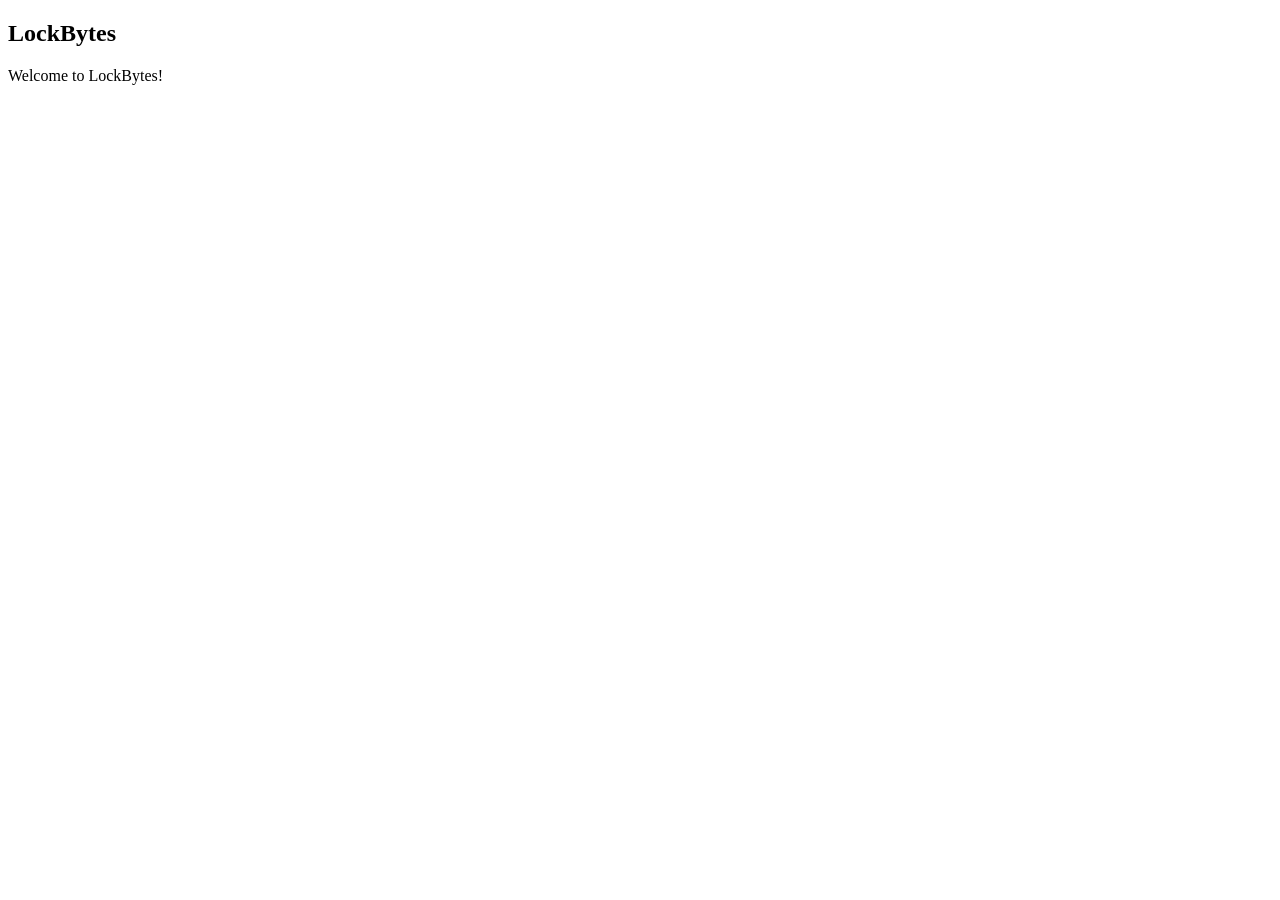
==== lockbytes_homepage/index.html @ 737dbbc3 "home page" ====
<!DOCTYPE html>
<html lang="en">
<head>
    <meta charset="UTF-8">
    <meta name="viewport" content="width=device-width, initial-scale=1.0">
    <title>Document</title>
</head>
<body>
    <h2>LockBytes</h2>
    <p>Welcome to LockBytes!</p>
</body>
</html>
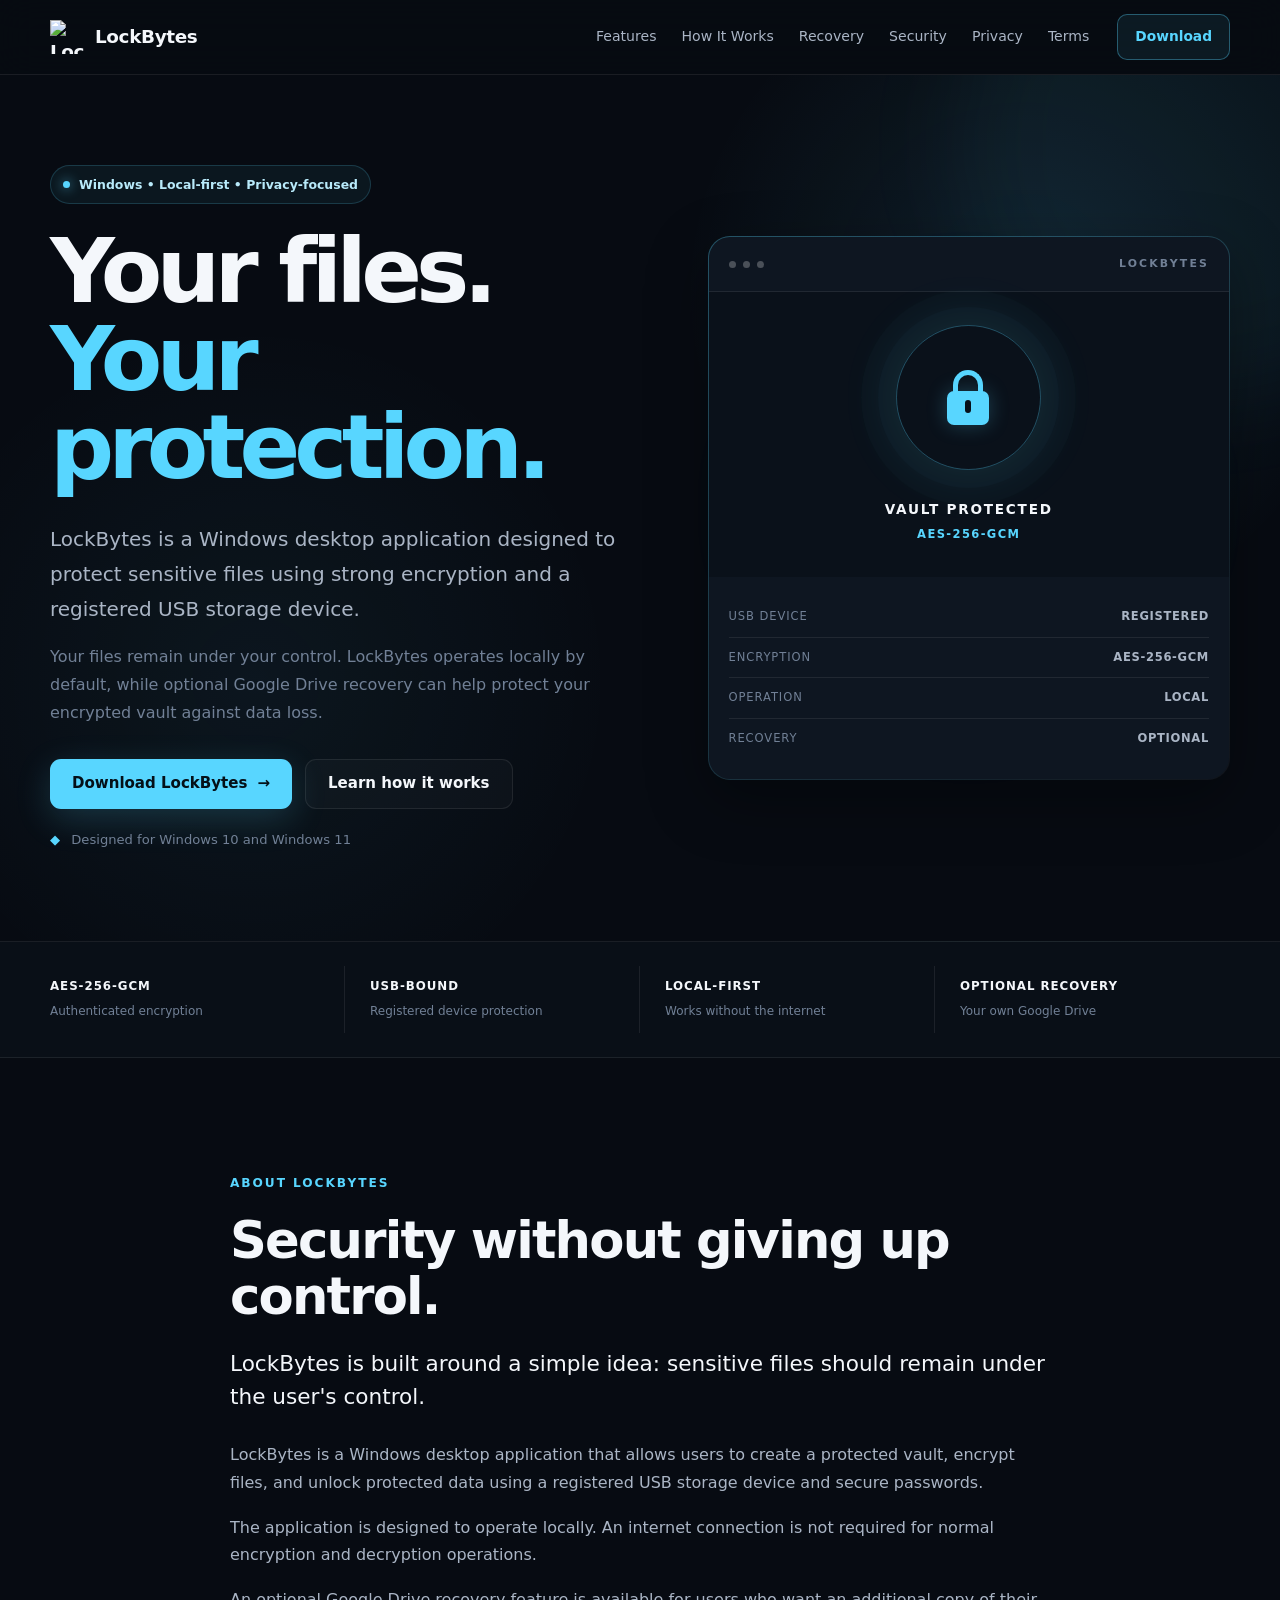
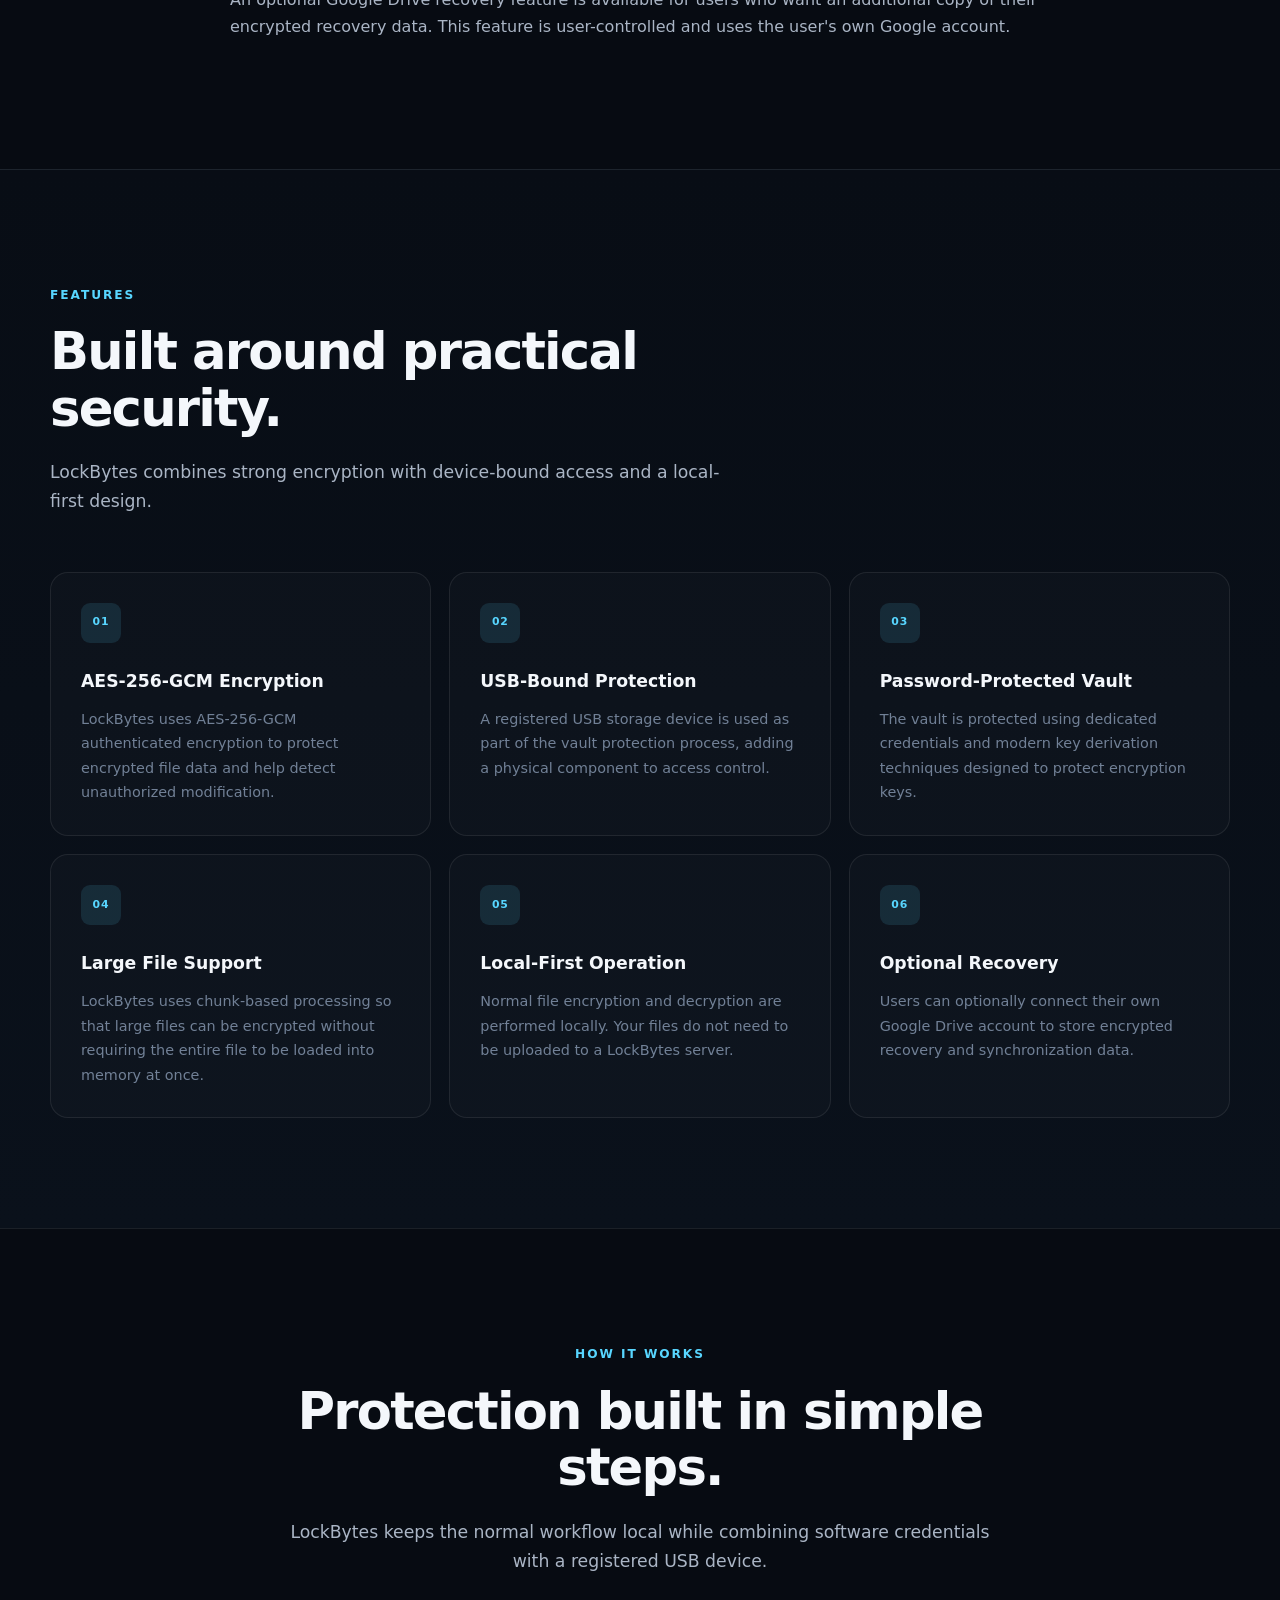
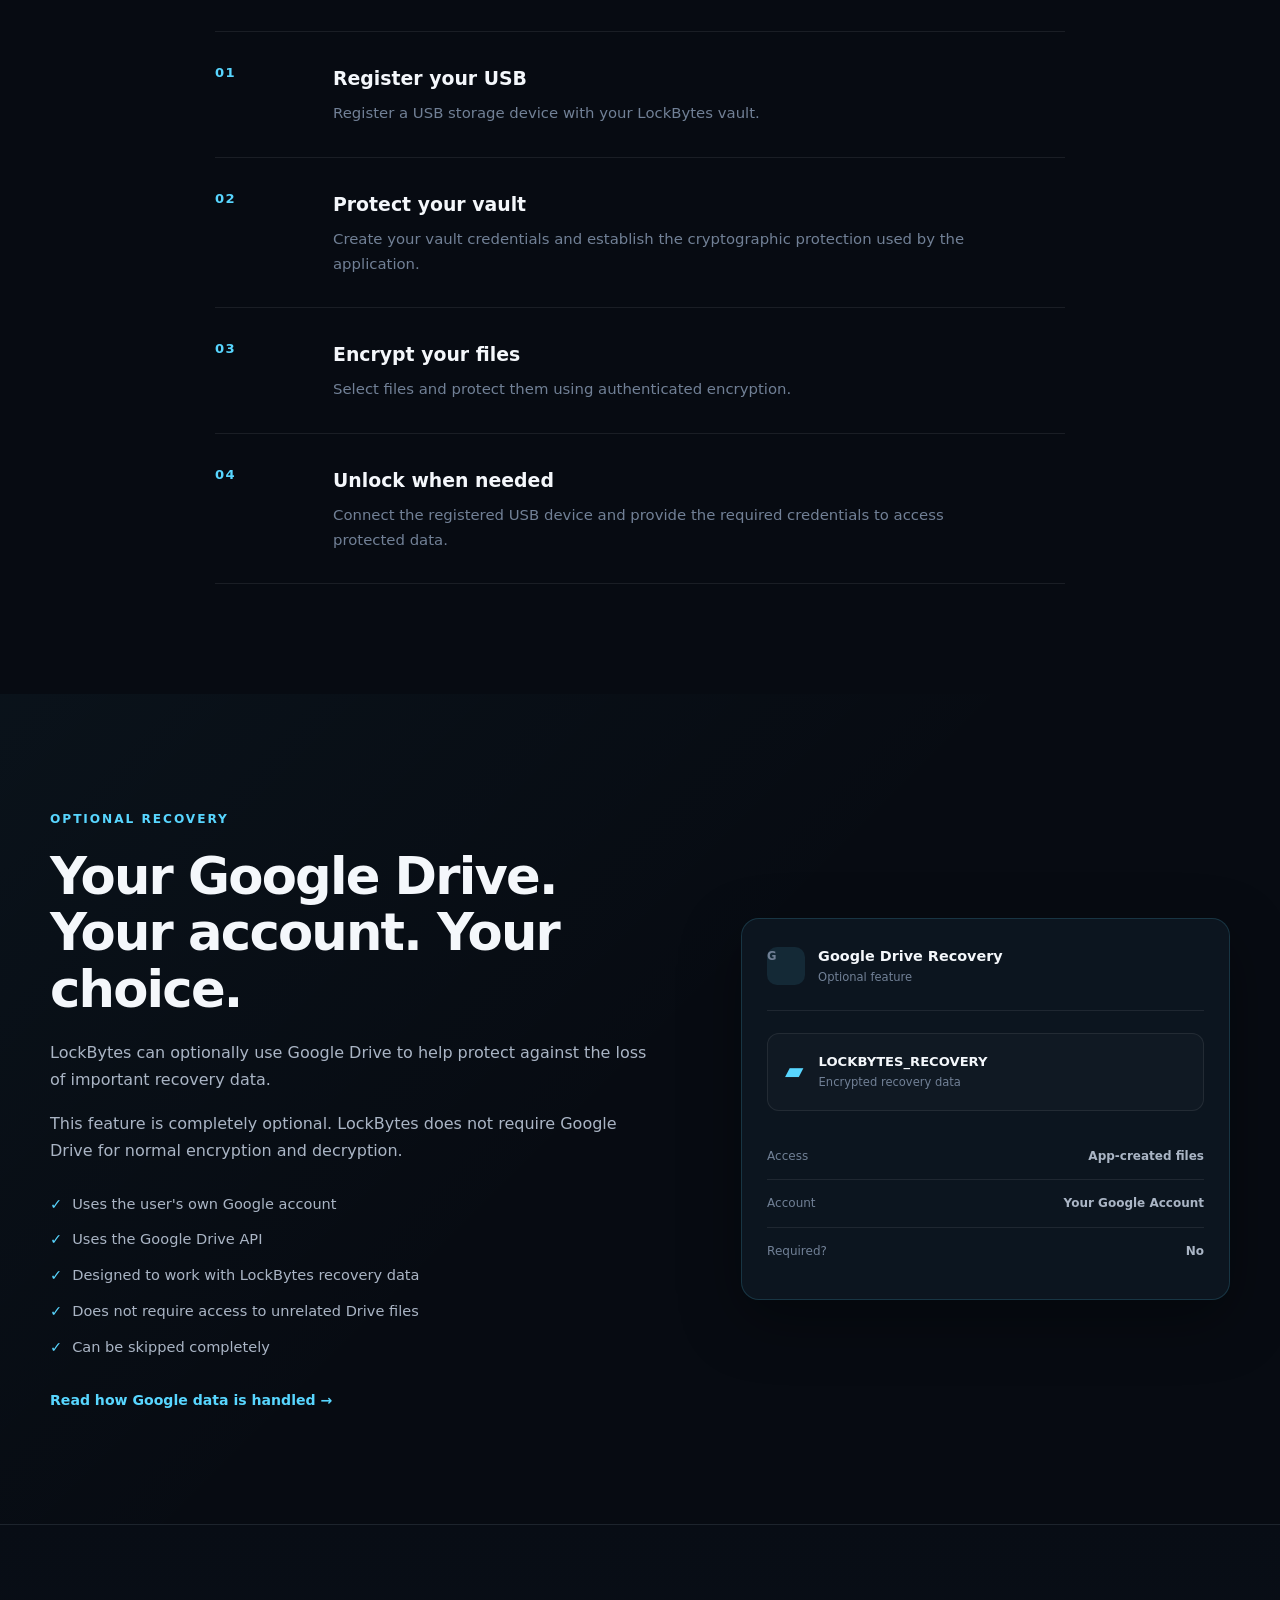
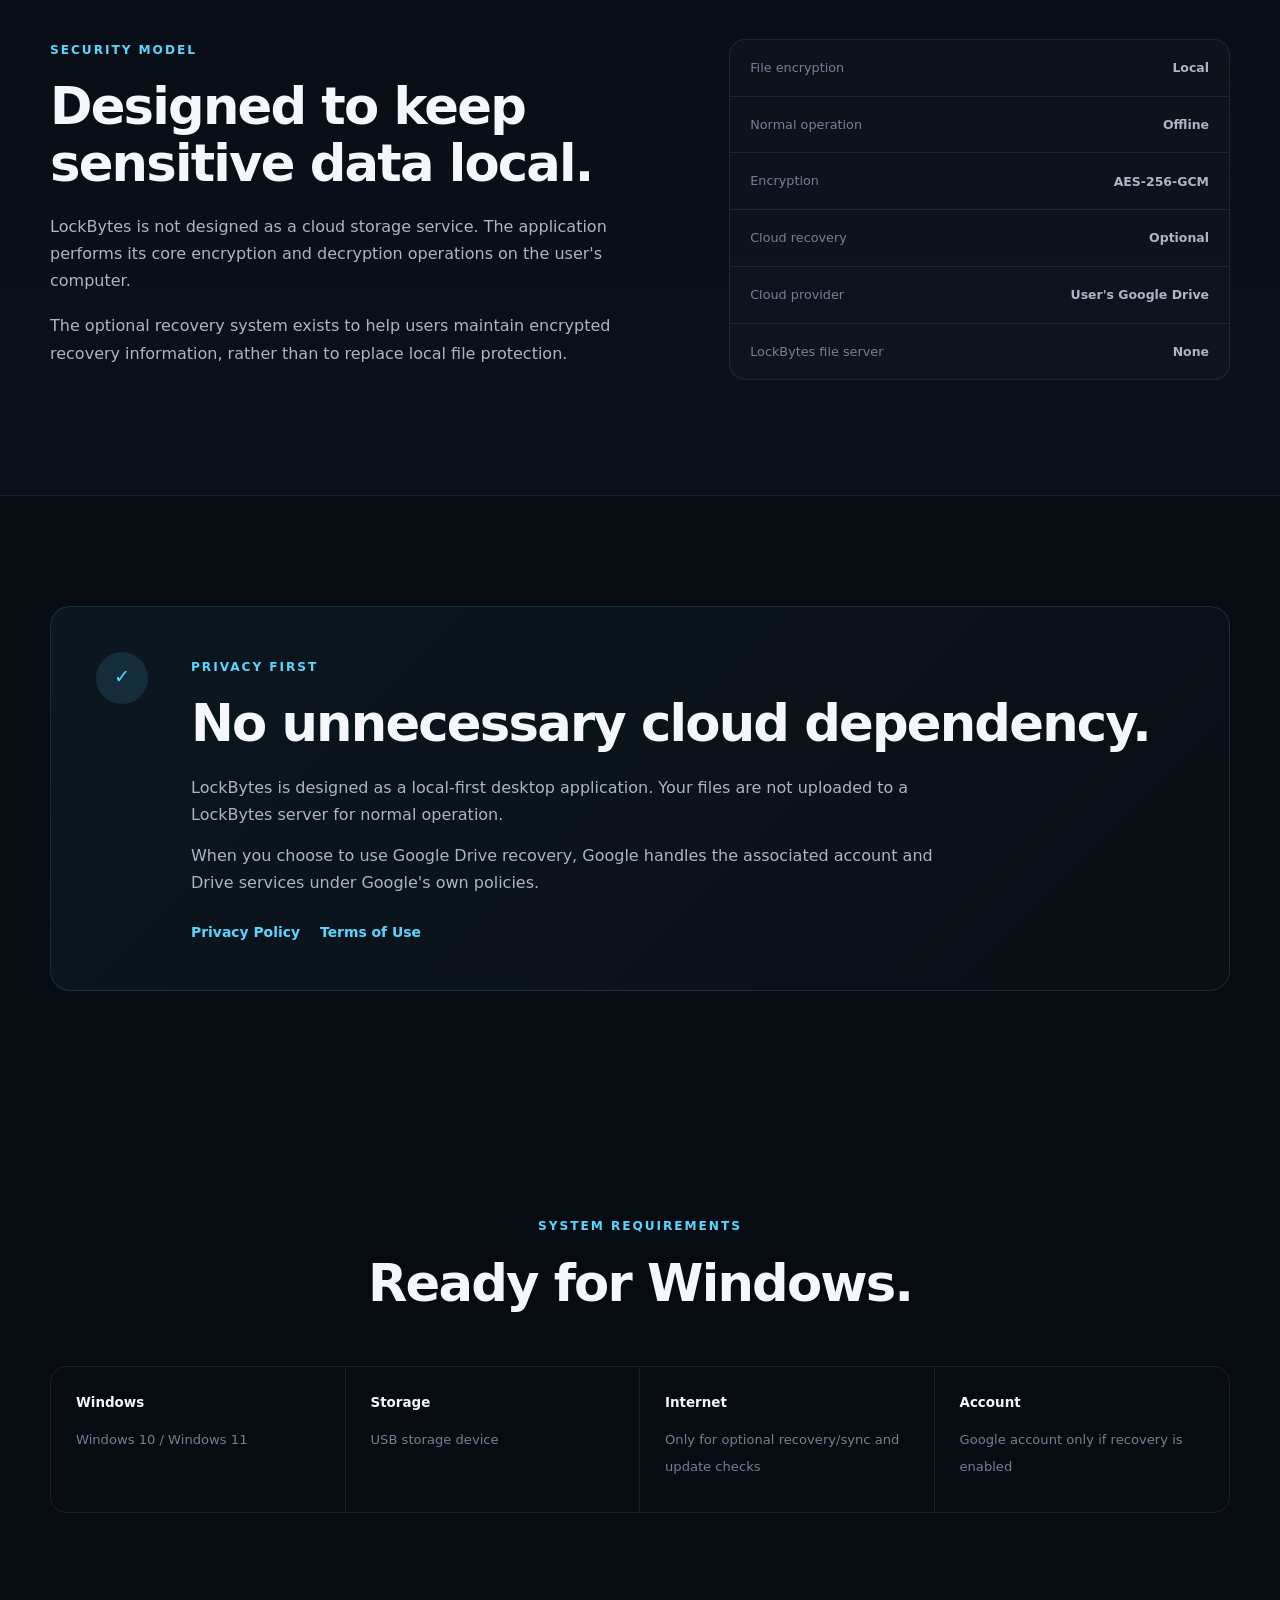
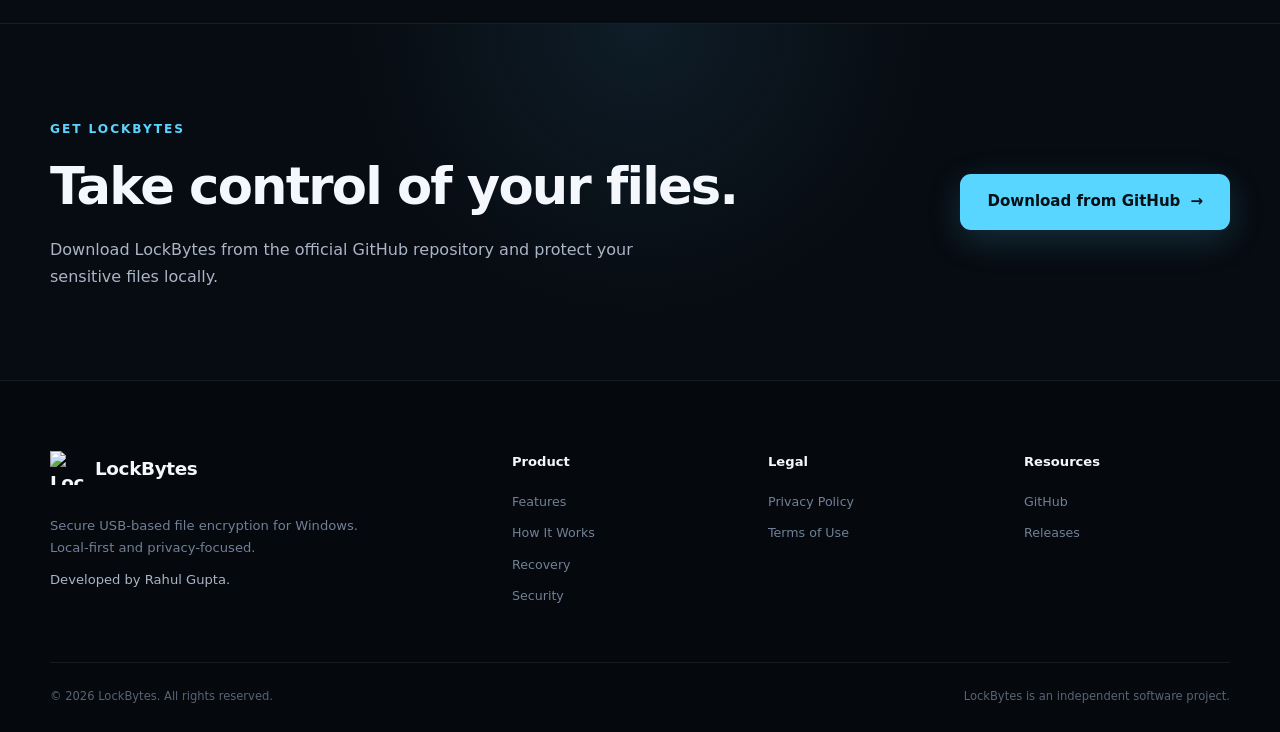
==== commit 245712eb: "home page lockbytes" ====
--- a/lockbytes_homepage/index.html
+++ b/lockbytes_homepage/index.html
@@ -1,12 +1,986 @@
 <!DOCTYPE html>
+
 <html lang="en">
 <head>
     <meta charset="UTF-8">
-    <meta name="viewport" content="width=device-width, initial-scale=1.0">
-    <title>Document</title>
+
+
+<meta
+    name="viewport"
+    content="width=device-width, initial-scale=1.0"
+>
+
+<meta
+    name="description"
+    content="LockBytes is a Windows desktop application for secure USB-based file encryption using AES-256-GCM. Local-first, privacy-focused, and optional Google Drive recovery."
+>
+
+<meta
+    name="keywords"
+    content="LockBytes, file encryption, USB encryption, AES-256-GCM, secure files, Windows encryption, privacy, Google Drive recovery"
+>
+
+<meta name="author" content="Rahul Gupta">
+
+<meta
+    property="og:title"
+    content="LockBytes — Secure USB-Based File Encryption"
+>
+
+<meta
+    property="og:description"
+    content="Protect sensitive files with AES-256-GCM encryption and a registered USB device."
+>
+
+<meta
+    property="og:type"
+    content="website"
+>
+
+<title>LockBytes — Secure USB-Based File Encryption</title>
+
+<link rel="stylesheet" href="style.css">
+
+
 </head>
+
 <body>
-    <h2>LockBytes</h2>
-    <p>Welcome to LockBytes!</p>
+
+
+<!-- =========================
+     NAVIGATION
+========================== -->
+
+<header class="navbar">
+    <div class="container nav-container">
+
+        <a href="index.html" class="brand">
+            <img
+                src="img/lockbytes_logo.png"
+                alt="LockBytes logo"
+                class="brand-logo"
+            >
+
+            <span>LockBytes</span>
+        </a>
+
+        <nav class="nav-links">
+            <a href="#features">Features</a>
+            <a href="#how-it-works">How It Works</a>
+            <a href="#recovery">Recovery</a>
+            <a href="#security">Security</a>
+            <a href="privacy-policy.html">Privacy</a>
+            <a href="terms-of-use.html">Terms</a>
+        </nav>
+
+        <a
+            href="https://github.com/codagewithrahul/LockBytes/releases"
+            class="nav-button"
+            target="_blank"
+            rel="noopener noreferrer"
+        >
+            Download
+        </a>
+
+    </div>
+</header>
+
+
+<main>
+
+    <!-- =========================
+         HERO
+    ========================== -->
+
+    <section class="hero">
+
+        <div class="hero-glow"></div>
+
+        <div class="container hero-grid">
+
+            <div class="hero-content">
+
+                <div class="eyebrow">
+                    <span class="status-dot"></span>
+                    Windows • Local-first • Privacy-focused
+                </div>
+
+                <h1>
+                    Your files.
+                    <span>Your protection.</span>
+                </h1>
+
+                <p class="hero-description">
+                    LockBytes is a Windows desktop application designed
+                    to protect sensitive files using strong encryption
+                    and a registered USB storage device.
+                </p>
+
+                <p class="hero-description secondary">
+                    Your files remain under your control. LockBytes
+                    operates locally by default, while optional Google
+                    Drive recovery can help protect your encrypted vault
+                    against data loss.
+                </p>
+
+                <div class="hero-actions">
+
+                    <a
+                        href="https://github.com/codagewithrahul/LockBytes/releases"
+                        class="button button-primary"
+                        target="_blank"
+                        rel="noopener noreferrer"
+                    >
+                        Download LockBytes
+                        <span>→</span>
+                    </a>
+
+                    <a
+                        href="#how-it-works"
+                        class="button button-secondary"
+                    >
+                        Learn how it works
+                    </a>
+
+                </div>
+
+                <div class="hero-note">
+                    <span>◆</span>
+                    Designed for Windows 10 and Windows 11
+                </div>
+
+            </div>
+
+
+            <!-- Security card -->
+
+            <div class="hero-card">
+
+                <div class="terminal-top">
+                    <div class="terminal-dots">
+                        <span></span>
+                        <span></span>
+                        <span></span>
+                    </div>
+
+                    <span class="terminal-title">
+                        LOCKBYTES
+                    </span>
+                </div>
+
+                <div class="vault-visual">
+
+                    <div class="vault-ring">
+                        <div class="vault-lock">
+                            <div class="lock-shackle"></div>
+                            <div class="lock-body"></div>
+                        </div>
+                    </div>
+
+                    <div class="vault-label">
+                        <strong>VAULT PROTECTED</strong>
+                        <span>AES-256-GCM</span>
+                    </div>
+
+                </div>
+
+                <div class="security-lines">
+
+                    <div class="security-line">
+                        <span>USB DEVICE</span>
+                        <strong>REGISTERED</strong>
+                    </div>
+
+                    <div class="security-line">
+                        <span>ENCRYPTION</span>
+                        <strong>AES-256-GCM</strong>
+                    </div>
+
+                    <div class="security-line">
+                        <span>OPERATION</span>
+                        <strong>LOCAL</strong>
+                    </div>
+
+                    <div class="security-line">
+                        <span>RECOVERY</span>
+                        <strong>OPTIONAL</strong>
+                    </div>
+
+                </div>
+
+            </div>
+
+        </div>
+
+    </section>
+
+
+    <!-- =========================
+         TRUST STRIP
+    ========================== -->
+
+    <section class="trust-strip">
+
+        <div class="container trust-grid">
+
+            <div>
+                <strong>AES-256-GCM</strong>
+                <span>Authenticated encryption</span>
+            </div>
+
+            <div>
+                <strong>USB-BOUND</strong>
+                <span>Registered device protection</span>
+            </div>
+
+            <div>
+                <strong>LOCAL-FIRST</strong>
+                <span>Works without the internet</span>
+            </div>
+
+            <div>
+                <strong>OPTIONAL RECOVERY</strong>
+                <span>Your own Google Drive</span>
+            </div>
+
+        </div>
+
+    </section>
+
+
+    <!-- =========================
+         INTRODUCTION
+    ========================== -->
+
+    <section class="section intro-section">
+
+        <div class="container narrow">
+
+            <div class="section-label">
+                ABOUT LOCKBYTES
+            </div>
+
+            <h2>
+                Security without giving up control.
+            </h2>
+
+            <p class="large-text">
+                LockBytes is built around a simple idea:
+                sensitive files should remain under the user's control.
+            </p>
+
+            <p>
+                LockBytes is a Windows desktop application that allows
+                users to create a protected vault, encrypt files, and
+                unlock protected data using a registered USB storage
+                device and secure passwords.
+            </p>
+
+            <p>
+                The application is designed to operate locally.
+                An internet connection is not required for normal
+                encryption and decryption operations.
+            </p>
+
+            <p>
+                An optional Google Drive recovery feature is available
+                for users who want an additional copy of their encrypted
+                recovery data. This feature is user-controlled and uses
+                the user's own Google account.
+            </p>
+
+        </div>
+
+    </section>
+
+
+    <!-- =========================
+         FEATURES
+    ========================== -->
+
+    <section id="features" class="section section-dark">
+
+        <div class="container">
+
+            <div class="section-heading">
+
+                <div class="section-label">
+                    FEATURES
+                </div>
+
+                <h2>
+                    Built around practical security.
+                </h2>
+
+                <p>
+                    LockBytes combines strong encryption with
+                    device-bound access and a local-first design.
+                </p>
+
+            </div>
+
+
+            <div class="feature-grid">
+
+                <article class="feature-card">
+
+                    <div class="feature-icon">01</div>
+
+                    <h3>
+                        AES-256-GCM Encryption
+                    </h3>
+
+                    <p>
+                        LockBytes uses AES-256-GCM authenticated
+                        encryption to protect encrypted file data
+                        and help detect unauthorized modification.
+                    </p>
+
+                </article>
+
+
+                <article class="feature-card">
+
+                    <div class="feature-icon">02</div>
+
+                    <h3>
+                        USB-Bound Protection
+                    </h3>
+
+                    <p>
+                        A registered USB storage device is used as
+                        part of the vault protection process, adding
+                        a physical component to access control.
+                    </p>
+
+                </article>
+
+
+                <article class="feature-card">
+
+                    <div class="feature-icon">03</div>
+
+                    <h3>
+                        Password-Protected Vault
+                    </h3>
+
+                    <p>
+                        The vault is protected using dedicated
+                        credentials and modern key derivation
+                        techniques designed to protect encryption keys.
+                    </p>
+
+                </article>
+
+
+                <article class="feature-card">
+
+                    <div class="feature-icon">04</div>
+
+                    <h3>
+                        Large File Support
+                    </h3>
+
+                    <p>
+                        LockBytes uses chunk-based processing so that
+                        large files can be encrypted without requiring
+                        the entire file to be loaded into memory at once.
+                    </p>
+
+                </article>
+
+
+                <article class="feature-card">
+
+                    <div class="feature-icon">05</div>
+
+                    <h3>
+                        Local-First Operation
+                    </h3>
+
+                    <p>
+                        Normal file encryption and decryption are
+                        performed locally. Your files do not need to be
+                        uploaded to a LockBytes server.
+                    </p>
+
+                </article>
+
+
+                <article class="feature-card">
+
+                    <div class="feature-icon">06</div>
+
+                    <h3>
+                        Optional Recovery
+                    </h3>
+
+                    <p>
+                        Users can optionally connect their own Google
+                        Drive account to store encrypted recovery and
+                        synchronization data.
+                    </p>
+
+                </article>
+
+            </div>
+
+        </div>
+
+    </section>
+
+
+    <!-- =========================
+         HOW IT WORKS
+    ========================== -->
+
+    <section id="how-it-works" class="section">
+
+        <div class="container">
+
+            <div class="section-heading centered">
+
+                <div class="section-label">
+                    HOW IT WORKS
+                </div>
+
+                <h2>
+                    Protection built in simple steps.
+                </h2>
+
+                <p>
+                    LockBytes keeps the normal workflow local while
+                    combining software credentials with a registered
+                    USB device.
+                </p>
+
+            </div>
+
+
+            <div class="steps">
+
+                <div class="step">
+
+                    <div class="step-number">
+                        01
+                    </div>
+
+                    <div>
+                        <h3>Register your USB</h3>
+
+                        <p>
+                            Register a USB storage device with your
+                            LockBytes vault.
+                        </p>
+                    </div>
+
+                </div>
+
+
+                <div class="step">
+
+                    <div class="step-number">
+                        02
+                    </div>
+
+                    <div>
+                        <h3>Protect your vault</h3>
+
+                        <p>
+                            Create your vault credentials and establish
+                            the cryptographic protection used by the
+                            application.
+                        </p>
+                    </div>
+
+                </div>
+
+
+                <div class="step">
+
+                    <div class="step-number">
+                        03
+                    </div>
+
+                    <div>
+                        <h3>Encrypt your files</h3>
+
+                        <p>
+                            Select files and protect them using
+                            authenticated encryption.
+                        </p>
+                    </div>
+
+                </div>
+
+
+                <div class="step">
+
+                    <div class="step-number">
+                        04
+                    </div>
+
+                    <div>
+                        <h3>Unlock when needed</h3>
+
+                        <p>
+                            Connect the registered USB device and
+                            provide the required credentials to access
+                            protected data.
+                        </p>
+                    </div>
+
+                </div>
+
+            </div>
+
+        </div>
+
+    </section>
+
+
+    <!-- =========================
+         RECOVERY
+    ========================== -->
+
+    <section id="recovery" class="section recovery-section">
+
+        <div class="container recovery-grid">
+
+            <div>
+
+                <div class="section-label">
+                    OPTIONAL RECOVERY
+                </div>
+
+                <h2>
+                    Your Google Drive.
+                    Your account.
+                    Your choice.
+                </h2>
+
+                <p>
+                    LockBytes can optionally use Google Drive to help
+                    protect against the loss of important recovery data.
+                </p>
+
+                <p>
+                    This feature is completely optional. LockBytes does
+                    not require Google Drive for normal encryption and
+                    decryption.
+                </p>
+
+                <ul class="check-list">
+
+                    <li>
+                        <span>✓</span>
+                        Uses the user's own Google account
+                    </li>
+
+                    <li>
+                        <span>✓</span>
+                        Uses the Google Drive API
+                    </li>
+
+                    <li>
+                        <span>✓</span>
+                        Designed to work with LockBytes recovery data
+                    </li>
+
+                    <li>
+                        <span>✓</span>
+                        Does not require access to unrelated Drive files
+                    </li>
+
+                    <li>
+                        <span>✓</span>
+                        Can be skipped completely
+                    </li>
+
+                </ul>
+
+                <a
+                    href="privacy-policy.html"
+                    class="text-link"
+                >
+                    Read how Google data is handled →
+                </a>
+
+            </div>
+
+
+            <div class="recovery-card">
+
+                <div class="recovery-card-header">
+                    <span class="drive-symbol">G</span>
+
+                    <div>
+                        <strong>Google Drive Recovery</strong>
+                        <span>Optional feature</span>
+                    </div>
+                </div>
+
+                <div class="recovery-folder">
+
+                    <div class="folder-icon">
+                        ▰
+                    </div>
+
+                    <div>
+                        <strong>
+                            LOCKBYTES_RECOVERY
+                        </strong>
+
+                        <span>
+                            Encrypted recovery data
+                        </span>
+                    </div>
+
+                </div>
+
+                <div class="recovery-info">
+
+                    <div>
+                        <span>Access</span>
+                        <strong>App-created files</strong>
+                    </div>
+
+                    <div>
+                        <span>Account</span>
+                        <strong>Your Google Account</strong>
+                    </div>
+
+                    <div>
+                        <span>Required?</span>
+                        <strong>No</strong>
+                    </div>
+
+                </div>
+
+            </div>
+
+        </div>
+
+    </section>
+
+
+    <!-- =========================
+         SECURITY
+    ========================== -->
+
+    <section id="security" class="section section-dark">
+
+        <div class="container security-grid">
+
+            <div>
+
+                <div class="section-label">
+                    SECURITY MODEL
+                </div>
+
+                <h2>
+                    Designed to keep sensitive data local.
+                </h2>
+
+                <p>
+                    LockBytes is not designed as a cloud storage service.
+                    The application performs its core encryption and
+                    decryption operations on the user's computer.
+                </p>
+
+                <p>
+                    The optional recovery system exists to help users
+                    maintain encrypted recovery information, rather than
+                    to replace local file protection.
+                </p>
+
+            </div>
+
+
+            <div class="security-panel">
+
+                <div class="security-panel-row">
+                    <span>File encryption</span>
+                    <strong>Local</strong>
+                </div>
+
+                <div class="security-panel-row">
+                    <span>Normal operation</span>
+                    <strong>Offline</strong>
+                </div>
+
+                <div class="security-panel-row">
+                    <span>Encryption</span>
+                    <strong>AES-256-GCM</strong>
+                </div>
+
+                <div class="security-panel-row">
+                    <span>Cloud recovery</span>
+                    <strong>Optional</strong>
+                </div>
+
+                <div class="security-panel-row">
+                    <span>Cloud provider</span>
+                    <strong>User's Google Drive</strong>
+                </div>
+
+                <div class="security-panel-row">
+                    <span>LockBytes file server</span>
+                    <strong>None</strong>
+                </div>
+
+            </div>
+
+        </div>
+
+    </section>
+
+
+    <!-- =========================
+         PRIVACY
+    ========================== -->
+
+    <section class="section privacy-section">
+
+        <div class="container privacy-box">
+
+            <div class="privacy-icon">
+                ✓
+            </div>
+
+            <div>
+
+                <div class="section-label">
+                    PRIVACY FIRST
+                </div>
+
+                <h2>
+                    No unnecessary cloud dependency.
+                </h2>
+
+                <p>
+                    LockBytes is designed as a local-first desktop
+                    application. Your files are not uploaded to a
+                    LockBytes server for normal operation.
+                </p>
+
+                <p>
+                    When you choose to use Google Drive recovery,
+                    Google handles the associated account and Drive
+                    services under Google's own policies.
+                </p>
+
+                <div class="privacy-links">
+
+                    <a href="privacy-policy.html">
+                        Privacy Policy
+                    </a>
+
+                    <a href="terms-of-use.html">
+                        Terms of Use
+                    </a>
+
+                </div>
+
+            </div>
+
+        </div>
+
+    </section>
+
+
+    <!-- =========================
+         SYSTEM REQUIREMENTS
+    ========================== -->
+
+    <section class="section requirements-section">
+
+        <div class="container">
+
+            <div class="section-heading centered">
+
+                <div class="section-label">
+                    SYSTEM REQUIREMENTS
+                </div>
+
+                <h2>
+                    Ready for Windows.
+                </h2>
+
+            </div>
+
+
+            <div class="requirements-grid">
+
+                <div class="requirement">
+                    <strong>Windows</strong>
+                    <span>Windows 10 / Windows 11</span>
+                </div>
+
+                <div class="requirement">
+                    <strong>Storage</strong>
+                    <span>USB storage device</span>
+                </div>
+
+                <div class="requirement">
+                    <strong>Internet</strong>
+                    <span>Only for optional recovery/sync and update checks</span>
+                </div>
+
+                <div class="requirement">
+                    <strong>Account</strong>
+                    <span>Google account only if recovery is enabled</span>
+                </div>
+
+            </div>
+
+        </div>
+
+    </section>
+
+
+    <!-- =========================
+         DOWNLOAD CTA
+    ========================== -->
+
+    <section class="download-section">
+
+        <div class="container download-box">
+
+            <div>
+
+                <div class="section-label">
+                    GET LOCKBYTES
+                </div>
+
+                <h2>
+                    Take control of your files.
+                </h2>
+
+                <p>
+                    Download LockBytes from the official GitHub
+                    repository and protect your sensitive files locally.
+                </p>
+
+            </div>
+
+            <a
+                href="https://github.com/codagewithrahul/LockBytes/releases"
+                class="button button-primary large-button"
+                target="_blank"
+                rel="noopener noreferrer"
+            >
+                Download from GitHub
+                <span>→</span>
+            </a>
+
+        </div>
+
+    </section>
+
+</main>
+
+
+<!-- =========================
+     FOOTER
+========================== -->
+
+<footer class="footer">
+
+    <div class="container footer-grid">
+
+        <div class="footer-brand">
+
+            <a href="index.html" class="brand">
+
+                <img
+                    src="img/lockbytes_logo.png"
+                    alt="LockBytes logo"
+                    class="brand-logo"
+                >
+
+                <span>LockBytes</span>
+
+            </a>
+
+            <p>
+                Secure USB-based file encryption for Windows.
+                Local-first and privacy-focused.
+            </p>
+
+            <p class="developer">
+                Developed by Rahul Gupta.
+            </p>
+
+        </div>
+
+
+        <div class="footer-column">
+
+            <h4>Product</h4>
+
+            <a href="#features">Features</a>
+            <a href="#how-it-works">How It Works</a>
+            <a href="#recovery">Recovery</a>
+            <a href="#security">Security</a>
+
+        </div>
+
+
+        <div class="footer-column">
+
+            <h4>Legal</h4>
+
+            <a href="privacy-policy.html">
+                Privacy Policy
+            </a>
+
+            <a href="terms-of-use.html">
+                Terms of Use
+            </a>
+
+        </div>
+
+
+        <div class="footer-column">
+
+            <h4>Resources</h4>
+
+            <a
+                href="https://github.com/codagewithrahul/LockBytes"
+                target="_blank"
+                rel="noopener noreferrer"
+            >
+                GitHub
+            </a>
+
+            <a
+                href="https://github.com/codagewithrahul/LockBytes/releases"
+                target="_blank"
+                rel="noopener noreferrer"
+            >
+                Releases
+            </a>
+
+        </div>
+
+    </div>
+
+
+    <div class="container footer-bottom">
+
+        <span>
+            © 2026 LockBytes. All rights reserved.
+        </span>
+
+        <span>
+            LockBytes is an independent software project.
+        </span>
+
+    </div>
+
+</footer>
+
+
 </body>
-</html>+</html>
--- a/lockbytes_homepage/style.css
+++ b/lockbytes_homepage/style.css
@@ -0,0 +1,2322 @@
+/* =========================================================
+LOCKBYTES HOMEPAGE
+Main stylesheet
+========================================================= */
+
+/* =========================================================
+ROOT
+========================================================= */
+
+:root {
+
+--bg: #070b12;
+--bg-soft: #0b111b;
+--bg-card: #101823;
+--bg-card-hover: #141f2d;
+
+--text: #f4f7fb;
+--text-soft: #aab5c5;
+--text-muted: #718096;
+
+--accent: #58d6ff;
+--accent-strong: #28b9ec;
+--accent-soft: rgba(88, 214, 255, 0.12);
+
+--border: rgba(255, 255, 255, 0.08);
+
+--max-width: 1180px;
+
+--radius: 18px;
+
+--shadow:
+    0 20px 60px rgba(0, 0, 0, 0.35);
+
+}
+
+/* =========================================================
+RESET
+========================================================= */
+
+* {
+  margin: 0;
+  padding: 0;
+  box-sizing: border-box;
+  }
+
+html {
+scroll-behavior: smooth;
+}
+
+body {
+
+
+font-family:
+    Inter,
+    ui-sans-serif,
+    system-ui,
+    -apple-system,
+    BlinkMacSystemFont,
+    "Segoe UI",
+    sans-serif;
+
+background: var(--bg);
+color: var(--text);
+
+line-height: 1.7;
+
+overflow-x: hidden;
+
+
+}
+
+img {
+max-width: 100%;
+display: block;
+}
+
+a {
+color: inherit;
+text-decoration: none;
+}
+
+button,
+a {
+-webkit-tap-highlight-color: transparent;
+}
+
+/* =========================================================
+GLOBAL
+========================================================= */
+
+.container {
+
+
+width: min(
+    calc(100% - 40px),
+    var(--max-width)
+);
+
+margin-inline: auto;
+
+
+}
+
+.narrow {
+
+
+max-width: 820px;
+
+margin-inline: auto;
+
+
+}
+
+.section {
+
+
+padding: 110px 0;
+
+
+}
+
+.section-dark {
+
+
+background:
+    linear-gradient(
+        180deg,
+        #080d15 0%,
+        #0a111b 100%
+    );
+
+border-top: 1px solid var(--border);
+border-bottom: 1px solid var(--border);
+
+
+}
+
+.section-label {
+
+
+display: inline-flex;
+
+margin-bottom: 18px;
+
+color: var(--accent);
+
+font-size: 0.76rem;
+
+font-weight: 800;
+
+letter-spacing: 0.16em;
+
+text-transform: uppercase;
+
+
+}
+
+.section-heading {
+
+
+max-width: 700px;
+
+margin-bottom: 55px;
+
+
+}
+
+.section-heading.centered {
+
+
+margin-inline: auto;
+
+text-align: center;
+
+
+}
+
+.section-heading h2,
+.intro-section h2,
+.recovery-section h2,
+.security-grid h2,
+.privacy-box h2,
+.download-box h2 {
+
+
+font-size:
+    clamp(
+        2rem,
+        4vw,
+        3.25rem
+    );
+
+line-height: 1.1;
+
+letter-spacing: -0.035em;
+
+margin-bottom: 22px;
+
+
+}
+
+.section-heading p {
+
+
+color: var(--text-soft);
+
+font-size: 1.08rem;
+
+
+}
+
+/* =========================================================
+NAVBAR
+========================================================= */
+
+.navbar {
+
+
+position: sticky;
+
+top: 0;
+
+z-index: 1000;
+
+background:
+    rgba(7, 11, 18, 0.82);
+
+border-bottom:
+    1px solid var(--border);
+
+backdrop-filter:
+    blur(18px);
+
+-webkit-backdrop-filter:
+    blur(18px);
+
+
+}
+
+.nav-container {
+
+
+min-height: 74px;
+
+display: flex;
+
+align-items: center;
+
+justify-content: space-between;
+
+gap: 28px;
+
+
+}
+
+.brand {
+
+
+display: inline-flex;
+
+align-items: center;
+
+gap: 11px;
+
+font-size: 1.15rem;
+
+font-weight: 800;
+
+letter-spacing: -0.02em;
+
+
+}
+
+.brand-logo {
+
+
+width: 34px;
+height: 34px;
+
+object-fit: contain;
+
+
+}
+
+.nav-links {
+
+
+display: flex;
+
+align-items: center;
+
+gap: 25px;
+
+margin-left: auto;
+
+
+}
+
+.nav-links a {
+
+
+color: var(--text-soft);
+
+font-size: 0.88rem;
+
+transition:
+    color 0.2s ease;
+
+
+}
+
+.nav-links a:hover {
+
+
+color: var(--text);
+
+
+}
+
+.nav-button {
+
+
+padding: 10px 17px;
+
+border:
+    1px solid
+    rgba(88, 214, 255, 0.35);
+
+border-radius: 10px;
+
+background:
+    rgba(88, 214, 255, 0.08);
+
+color: var(--accent);
+
+font-size: 0.86rem;
+
+font-weight: 700;
+
+transition:
+    background 0.2s ease,
+    transform 0.2s ease;
+
+
+}
+
+.nav-button:hover {
+
+
+background:
+    rgba(88, 214, 255, 0.15);
+
+transform:
+    translateY(-1px);
+
+
+}
+
+/* =========================================================
+BUTTONS
+========================================================= */
+
+.button {
+
+
+display: inline-flex;
+
+align-items: center;
+
+justify-content: center;
+
+gap: 10px;
+
+min-height: 50px;
+
+padding:
+    0 22px;
+
+border-radius: 11px;
+
+font-weight: 750;
+
+font-size: 0.94rem;
+
+transition:
+    transform 0.2s ease,
+    background 0.2s ease,
+    border-color 0.2s ease;
+
+
+}
+
+.button:hover {
+
+
+transform:
+    translateY(-2px);
+
+
+}
+
+.button-primary {
+
+
+background: var(--accent);
+
+color: #041018;
+
+box-shadow:
+    0 10px 35px
+    rgba(88, 214, 255, 0.18);
+
+
+}
+
+.button-primary:hover {
+
+
+background: var(--accent-strong);
+
+
+}
+
+.button-secondary {
+
+
+border:
+    1px solid var(--border);
+
+background:
+    rgba(255, 255, 255, 0.025);
+
+color: var(--text);
+
+
+}
+
+.button-secondary:hover {
+
+
+border-color:
+    rgba(255, 255, 255, 0.16);
+
+background:
+    rgba(255, 255, 255, 0.05);
+
+
+}
+
+.large-button {
+
+
+min-height: 56px;
+
+padding-inline: 27px;
+
+
+}
+
+/* =========================================================
+HERO
+========================================================= */
+
+.hero {
+
+
+position: relative;
+
+min-height: 720px;
+
+display: flex;
+
+align-items: center;
+
+overflow: hidden;
+
+border-bottom:
+    1px solid var(--border);
+
+background:
+
+    radial-gradient(
+        circle at 80% 25%,
+        rgba(88, 214, 255, 0.10),
+        transparent 28%
+    ),
+
+    radial-gradient(
+        circle at 20% 70%,
+        rgba(88, 214, 255, 0.055),
+        transparent 30%
+    ),
+
+    var(--bg);
+
+
+}
+
+.hero-glow {
+
+
+position: absolute;
+
+width: 500px;
+height: 500px;
+
+right: -180px;
+top: -180px;
+
+border-radius: 50%;
+
+background:
+    rgba(88, 214, 255, 0.05);
+
+filter:
+    blur(50px);
+
+pointer-events: none;
+
+
+}
+
+.hero-grid {
+
+
+position: relative;
+
+display: grid;
+
+grid-template-columns:
+    1.05fr 0.95fr;
+
+gap: 80px;
+
+align-items: center;
+
+padding:
+    90px 0;
+
+
+}
+
+.eyebrow {
+
+
+display: inline-flex;
+
+align-items: center;
+
+gap: 9px;
+
+padding:
+    8px 12px;
+
+margin-bottom: 24px;
+
+border:
+    1px solid
+    rgba(88, 214, 255, 0.18);
+
+border-radius: 999px;
+
+background:
+    rgba(88, 214, 255, 0.06);
+
+color:
+    #b8eafa;
+
+font-size: 0.78rem;
+
+font-weight: 700;
+
+
+}
+
+.status-dot {
+
+
+width: 7px;
+height: 7px;
+
+border-radius: 50%;
+
+background: var(--accent);
+
+box-shadow:
+    0 0 12px
+    rgba(88, 214, 255, 0.8);
+
+
+}
+
+.hero h1 {
+
+
+max-width: 780px;
+
+font-size:
+    clamp(
+        3.3rem,
+        7vw,
+        6rem
+    );
+
+line-height: 0.98;
+
+letter-spacing: -0.065em;
+
+margin-bottom: 30px;
+
+
+}
+
+.hero h1 span {
+
+
+display: block;
+
+color: var(--accent);
+
+
+}
+
+.hero-description {
+
+
+max-width: 650px;
+
+color: var(--text-soft);
+
+font-size:
+    clamp(
+        1.05rem,
+        2vw,
+        1.25rem
+    );
+
+line-height: 1.75;
+
+margin-bottom: 16px;
+
+
+}
+
+.hero-description.secondary {
+
+
+color: var(--text-muted);
+
+font-size: 1rem;
+
+
+}
+
+.hero-actions {
+
+
+display: flex;
+
+flex-wrap: wrap;
+
+gap: 13px;
+
+margin-top: 32px;
+
+
+}
+
+.hero-note {
+
+
+margin-top: 20px;
+
+color: var(--text-muted);
+
+font-size: 0.82rem;
+
+
+}
+
+.hero-note span {
+
+
+color: var(--accent);
+
+margin-right: 7px;
+
+
+}
+
+/* =========================================================
+HERO SECURITY CARD
+========================================================= */
+
+.hero-card {
+
+
+position: relative;
+
+padding: 1px;
+
+border-radius: 22px;
+
+background:
+    linear-gradient(
+        135deg,
+        rgba(88, 214, 255, 0.35),
+        rgba(255, 255, 255, 0.04)
+    );
+
+box-shadow: var(--shadow);
+
+
+}
+
+.hero-card::before {
+
+
+content: "";
+
+position: absolute;
+
+inset: 15%;
+
+border-radius: 50%;
+
+background:
+    rgba(88, 214, 255, 0.08);
+
+filter:
+    blur(50px);
+
+
+}
+
+.hero-card > * {
+
+
+position: relative;
+
+
+}
+
+.terminal-top {
+
+
+height: 55px;
+
+display: flex;
+
+align-items: center;
+
+justify-content: space-between;
+
+padding:
+    0 20px;
+
+border-bottom:
+    1px solid var(--border);
+
+background:
+    #0e1621;
+
+border-radius:
+    21px 21px 0 0;
+
+
+}
+
+.terminal-dots {
+
+
+display: flex;
+
+gap: 7px;
+
+
+}
+
+.terminal-dots span {
+
+
+width: 7px;
+height: 7px;
+
+border-radius: 50%;
+
+background:
+    rgba(255, 255, 255, 0.25);
+
+
+}
+
+.terminal-title {
+
+
+color: var(--text-muted);
+
+font-size: 0.68rem;
+
+font-weight: 800;
+
+letter-spacing: 0.2em;
+
+
+}
+
+.vault-visual {
+
+
+min-height: 285px;
+
+display: flex;
+
+flex-direction: column;
+
+align-items: center;
+
+justify-content: center;
+
+background:
+    #0a111a;
+
+
+}
+
+.vault-ring {
+
+
+width: 145px;
+height: 145px;
+
+display: grid;
+
+place-items: center;
+
+border-radius: 50%;
+
+border:
+    1px solid
+    rgba(88, 214, 255, 0.32);
+
+box-shadow:
+    0 0 0 18px
+        rgba(88, 214, 255, 0.025),
+
+    0 0 0 35px
+        rgba(88, 214, 255, 0.015),
+
+    0 0 60px
+        rgba(88, 214, 255, 0.12);
+
+
+}
+
+.vault-lock {
+
+
+position: relative;
+
+width: 55px;
+height: 55px;
+
+
+}
+
+.lock-shackle {
+
+
+position: absolute;
+
+width: 30px;
+height: 27px;
+
+top: 0;
+left: 12px;
+
+border:
+    5px solid var(--accent);
+
+border-bottom: 0;
+
+border-radius:
+    18px 18px 0 0;
+
+
+}
+
+.lock-body {
+
+
+position: absolute;
+
+width: 42px;
+height: 34px;
+
+left: 6px;
+bottom: 0;
+
+border-radius: 7px;
+
+background:
+    var(--accent);
+
+box-shadow:
+    0 0 20px
+    rgba(88, 214, 255, 0.25);
+
+
+}
+
+.lock-body::after {
+
+
+content: "";
+
+position: absolute;
+
+width: 6px;
+height: 13px;
+
+left: 18px;
+top: 9px;
+
+border-radius: 4px;
+
+background:
+    #071019;
+
+
+}
+
+.vault-label {
+
+
+display: flex;
+
+flex-direction: column;
+
+align-items: center;
+
+gap: 4px;
+
+margin-top: 28px;
+
+
+}
+
+.vault-label strong {
+
+
+font-size: 0.85rem;
+
+letter-spacing: 0.13em;
+
+
+}
+
+.vault-label span {
+
+
+color: var(--accent);
+
+font-size: 0.72rem;
+
+letter-spacing: 0.12em;
+
+font-weight: 700;
+
+
+}
+
+.security-lines {
+
+
+padding:
+    20px;
+
+background:
+    #0e1621;
+
+border-radius:
+    0 0 21px 21px;
+
+
+}
+
+.security-line {
+
+
+display: flex;
+
+align-items: center;
+
+justify-content: space-between;
+
+padding:
+    10px 0;
+
+border-bottom:
+    1px solid var(--border);
+
+
+}
+
+.security-line:last-child {
+
+
+border-bottom: 0;
+
+
+}
+
+.security-line span {
+
+
+color: var(--text-muted);
+
+font-size: 0.72rem;
+
+letter-spacing: 0.08em;
+
+
+}
+
+.security-line strong {
+
+
+color: var(--text-soft);
+
+font-size: 0.72rem;
+
+letter-spacing: 0.06em;
+
+
+}
+
+/* =========================================================
+TRUST STRIP
+========================================================= */
+
+.trust-strip {
+
+
+border-bottom:
+    1px solid var(--border);
+
+background:
+    #090f17;
+
+
+}
+
+.trust-grid {
+
+
+display: grid;
+
+grid-template-columns:
+    repeat(4, 1fr);
+
+padding:
+    24px 0;
+
+
+}
+
+.trust-grid > div {
+
+
+padding:
+    10px 25px;
+
+border-right:
+    1px solid var(--border);
+
+
+}
+
+.trust-grid > div:first-child {
+
+
+padding-left: 0;
+
+
+}
+
+.trust-grid > div:last-child {
+
+
+border-right: 0;
+
+padding-right: 0;
+
+
+}
+
+.trust-grid strong {
+
+
+display: block;
+
+color: var(--text);
+
+font-size: 0.74rem;
+
+letter-spacing: 0.08em;
+
+
+}
+
+.trust-grid span {
+
+
+color: var(--text-muted);
+
+font-size: 0.75rem;
+
+
+}
+
+/* =========================================================
+INTRO
+========================================================= */
+
+.intro-section p {
+
+
+color: var(--text-soft);
+
+margin-bottom: 18px;
+
+font-size: 1rem;
+
+
+}
+
+.intro-section .large-text {
+
+
+color: var(--text);
+
+font-size: 1.35rem;
+
+line-height: 1.55;
+
+margin-bottom: 28px;
+
+
+}
+
+/* =========================================================
+FEATURES
+========================================================= */
+
+.feature-grid {
+
+
+display: grid;
+
+grid-template-columns:
+    repeat(3, 1fr);
+
+gap: 18px;
+
+
+}
+
+.feature-card {
+
+
+padding: 30px;
+
+border:
+    1px solid var(--border);
+
+border-radius: var(--radius);
+
+background:
+    rgba(255, 255, 255, 0.02);
+
+transition:
+    transform 0.25s ease,
+    border-color 0.25s ease,
+    background 0.25s ease;
+
+
+}
+
+.feature-card:hover {
+
+
+transform:
+    translateY(-5px);
+
+border-color:
+    rgba(88, 214, 255, 0.22);
+
+background:
+    rgba(88, 214, 255, 0.035);
+
+
+}
+
+.feature-icon {
+
+
+width: 40px;
+height: 40px;
+
+display: grid;
+
+place-items: center;
+
+margin-bottom: 24px;
+
+border-radius: 9px;
+
+background:
+    var(--accent-soft);
+
+color: var(--accent);
+
+font-size: 0.68rem;
+
+font-weight: 800;
+
+letter-spacing: 0.08em;
+
+
+}
+
+.feature-card h3 {
+
+
+margin-bottom: 11px;
+
+font-size: 1.08rem;
+
+
+}
+
+.feature-card p {
+
+
+color: var(--text-muted);
+
+font-size: 0.9rem;
+
+line-height: 1.7;
+
+
+}
+
+/* =========================================================
+HOW IT WORKS
+========================================================= */
+
+.steps {
+
+
+max-width: 850px;
+
+margin-inline: auto;
+
+border-top:
+    1px solid var(--border);
+
+
+}
+
+.step {
+
+
+display: grid;
+
+grid-template-columns:
+    90px 1fr;
+
+gap: 28px;
+
+padding:
+    30px 0;
+
+border-bottom:
+    1px solid var(--border);
+
+
+}
+
+.step-number {
+
+
+color: var(--accent);
+
+font-size: 0.82rem;
+
+font-weight: 800;
+
+letter-spacing: 0.1em;
+
+
+}
+
+.step h3 {
+
+
+margin-bottom: 7px;
+
+font-size: 1.18rem;
+
+
+}
+
+.step p {
+
+
+color: var(--text-muted);
+
+max-width: 650px;
+
+font-size: 0.93rem;
+
+
+}
+
+/* =========================================================
+RECOVERY
+========================================================= */
+
+.recovery-section {
+
+
+background:
+    linear-gradient(
+        135deg,
+        rgba(88, 214, 255, 0.035),
+        transparent 50%
+    );
+
+
+}
+
+.recovery-grid {
+
+
+display: grid;
+
+grid-template-columns:
+    1fr 0.8fr;
+
+gap: 80px;
+
+align-items: center;
+
+
+}
+
+.recovery-section p {
+
+
+max-width: 650px;
+
+color: var(--text-soft);
+
+margin-bottom: 17px;
+
+
+}
+
+.check-list {
+
+
+list-style: none;
+
+display: grid;
+
+gap: 11px;
+
+margin:
+    27px 0;
+
+
+}
+
+.check-list li {
+
+
+display: flex;
+
+align-items: flex-start;
+
+gap: 10px;
+
+color: var(--text-soft);
+
+font-size: 0.91rem;
+
+
+}
+
+.check-list span {
+
+
+color: var(--accent);
+
+font-weight: 900;
+
+
+}
+
+.text-link {
+
+
+color: var(--accent);
+
+font-size: 0.88rem;
+
+font-weight: 750;
+
+
+}
+
+.text-link:hover {
+
+
+text-decoration: underline;
+
+
+}
+
+.recovery-card {
+
+
+padding: 25px;
+
+border:
+    1px solid
+    rgba(88, 214, 255, 0.16);
+
+border-radius: 18px;
+
+background:
+    #0c151f;
+
+box-shadow: var(--shadow);
+
+
+}
+
+.recovery-card-header {
+
+
+display: flex;
+
+align-items: center;
+
+gap: 13px;
+
+padding-bottom: 22px;
+
+border-bottom:
+    1px solid var(--border);
+
+
+}
+
+.drive-symbol {
+
+
+width: 38px;
+height: 38px;
+
+display: grid;
+
+place-items: center;
+
+border-radius: 10px;
+
+background:
+    rgba(88, 214, 255, 0.1);
+
+color: var(--accent);
+
+font-weight: 900;
+
+
+}
+
+.recovery-card-header strong,
+.recovery-card-header span {
+
+
+display: block;
+
+
+}
+
+.recovery-card-header strong {
+
+
+font-size: 0.9rem;
+
+
+}
+
+.recovery-card-header span {
+
+
+color: var(--text-muted);
+
+font-size: 0.72rem;
+
+
+}
+
+.recovery-folder {
+
+
+display: flex;
+
+align-items: center;
+
+gap: 15px;
+
+margin:
+    22px 0;
+
+padding: 17px;
+
+border:
+    1px solid var(--border);
+
+border-radius: 12px;
+
+background:
+    rgba(255, 255, 255, 0.02);
+
+
+}
+
+.folder-icon {
+
+
+color: var(--accent);
+
+font-size: 1.5rem;
+
+
+}
+
+.recovery-folder strong,
+.recovery-folder span {
+
+
+display: block;
+
+
+}
+
+.recovery-folder strong {
+
+
+font-size: 0.82rem;
+
+
+}
+
+.recovery-folder span {
+
+
+color: var(--text-muted);
+
+font-size: 0.72rem;
+
+
+}
+
+.recovery-info {
+
+
+display: grid;
+
+gap: 0;
+
+
+}
+
+.recovery-info div {
+
+
+display: flex;
+
+justify-content: space-between;
+
+padding:
+    13px 0;
+
+border-bottom:
+    1px solid var(--border);
+
+
+}
+
+.recovery-info div:last-child {
+
+
+border-bottom: 0;
+
+
+}
+
+.recovery-info span {
+
+
+color: var(--text-muted);
+
+font-size: 0.75rem;
+
+
+}
+
+.recovery-info strong {
+
+
+color: var(--text-soft);
+
+font-size: 0.75rem;
+
+text-align: right;
+
+
+}
+
+/* =========================================================
+SECURITY
+========================================================= */
+
+.security-grid {
+
+
+display: grid;
+
+grid-template-columns:
+    1fr 0.85fr;
+
+gap: 90px;
+
+align-items: center;
+
+
+}
+
+.security-grid p {
+
+
+max-width: 650px;
+
+color: var(--text-soft);
+
+margin-bottom: 18px;
+
+
+}
+
+.security-panel {
+
+
+border:
+    1px solid var(--border);
+
+border-radius: 16px;
+
+overflow: hidden;
+
+background:
+    rgba(255, 255, 255, 0.02);
+
+
+}
+
+.security-panel-row {
+
+
+display: flex;
+
+align-items: center;
+
+justify-content: space-between;
+
+padding:
+    17px 20px;
+
+border-bottom:
+    1px solid var(--border);
+
+
+}
+
+.security-panel-row:last-child {
+
+
+border-bottom: 0;
+
+
+}
+
+.security-panel-row span {
+
+
+color: var(--text-muted);
+
+font-size: 0.8rem;
+
+
+}
+
+.security-panel-row strong {
+
+
+color: var(--text-soft);
+
+font-size: 0.78rem;
+
+text-align: right;
+
+
+}
+
+/* =========================================================
+PRIVACY
+========================================================= */
+
+.privacy-box {
+
+
+display: grid;
+
+grid-template-columns:
+    70px 1fr;
+
+gap: 25px;
+
+padding: 45px;
+
+border:
+    1px solid
+    rgba(88, 214, 255, 0.15);
+
+border-radius: 20px;
+
+background:
+    linear-gradient(
+        135deg,
+        rgba(88, 214, 255, 0.06),
+        rgba(255, 255, 255, 0.015)
+    );
+
+
+}
+
+.privacy-icon {
+
+
+width: 52px;
+height: 52px;
+
+display: grid;
+
+place-items: center;
+
+border-radius: 50%;
+
+background:
+    var(--accent-soft);
+
+color: var(--accent);
+
+font-weight: 900;
+
+font-size: 1.2rem;
+
+
+}
+
+.privacy-box p {
+
+
+max-width: 780px;
+
+color: var(--text-soft);
+
+margin-bottom: 14px;
+
+
+}
+
+.privacy-links {
+
+
+display: flex;
+
+flex-wrap: wrap;
+
+gap: 20px;
+
+margin-top: 25px;
+
+
+}
+
+.privacy-links a {
+
+
+color: var(--accent);
+
+font-size: 0.87rem;
+
+font-weight: 750;
+
+
+}
+
+/* =========================================================
+REQUIREMENTS
+========================================================= */
+
+.requirements-grid {
+
+
+display: grid;
+
+grid-template-columns:
+    repeat(4, 1fr);
+
+border:
+    1px solid var(--border);
+
+border-radius: 16px;
+
+overflow: hidden;
+
+
+}
+
+.requirement {
+
+
+min-height: 145px;
+
+padding: 25px;
+
+border-right:
+    1px solid var(--border);
+
+
+}
+
+.requirement:last-child {
+
+
+border-right: 0;
+
+
+}
+
+.requirement strong {
+
+
+display: block;
+
+margin-bottom: 10px;
+
+font-size: 0.84rem;
+
+
+}
+
+.requirement span {
+
+
+color: var(--text-muted);
+
+font-size: 0.82rem;
+
+line-height: 1.6;
+
+
+}
+
+/* =========================================================
+DOWNLOAD
+========================================================= */
+
+.download-section {
+
+
+padding:
+    90px 0;
+
+border-top:
+    1px solid var(--border);
+
+background:
+    radial-gradient(
+        circle at 50% 0%,
+        rgba(88, 214, 255, 0.09),
+        transparent 40%
+    );
+
+
+}
+
+.download-box {
+
+
+display: flex;
+
+align-items: center;
+
+justify-content: space-between;
+
+gap: 40px;
+
+
+}
+
+.download-box p {
+
+
+max-width: 650px;
+
+color: var(--text-soft);
+
+
+}
+
+/* =========================================================
+FOOTER
+========================================================= */
+
+.footer {
+
+
+padding-top: 70px;
+
+background:
+    #05080d;
+
+border-top:
+    1px solid var(--border);
+
+
+}
+
+.footer-grid {
+
+
+display: grid;
+
+grid-template-columns:
+    2fr 1fr 1fr 1fr;
+
+gap: 50px;
+
+padding-bottom: 55px;
+
+
+}
+
+.footer-brand {
+
+
+max-width: 330px;
+
+
+}
+
+.footer-brand p {
+
+
+margin-top: 17px;
+
+color: var(--text-muted);
+
+font-size: 0.82rem;
+
+line-height: 1.7;
+
+
+}
+
+.footer-brand .developer {
+
+
+color: var(--text-soft);
+
+margin-top: 10px;
+
+
+}
+
+.footer-column {
+
+
+display: flex;
+
+flex-direction: column;
+
+align-items: flex-start;
+
+gap: 10px;
+
+
+}
+
+.footer-column h4 {
+
+
+margin-bottom: 7px;
+
+font-size: 0.82rem;
+
+
+}
+
+.footer-column a {
+
+
+color: var(--text-muted);
+
+font-size: 0.79rem;
+
+transition:
+    color 0.2s ease;
+
+
+}
+
+.footer-column a:hover {
+
+
+color: var(--accent);
+
+
+}
+
+.footer-bottom {
+
+
+min-height: 70px;
+
+display: flex;
+
+align-items: center;
+
+justify-content: space-between;
+
+gap: 20px;
+
+border-top:
+    1px solid var(--border);
+
+color: #586474;
+
+font-size: 0.72rem;
+
+
+}
+
+/* =========================================================
+RESPONSIVE — TABLET
+========================================================= */
+
+@media (max-width: 1000px) {
+
+
+.nav-links {
+
+    display: none;
+}
+
+.hero-grid {
+
+    grid-template-columns: 1fr;
+
+    gap: 55px;
+}
+
+.hero {
+
+    min-height: auto;
+}
+
+.hero-card {
+
+    max-width: 620px;
+
+    width: 100%;
+
+    margin-inline: auto;
+}
+
+.trust-grid {
+
+    grid-template-columns:
+        repeat(2, 1fr);
+}
+
+.trust-grid > div:nth-child(2) {
+
+    border-right: 0;
+}
+
+.feature-grid {
+
+    grid-template-columns:
+        repeat(2, 1fr);
+}
+
+.recovery-grid,
+.security-grid {
+
+    grid-template-columns: 1fr;
+
+    gap: 50px;
+}
+
+.requirements-grid {
+
+    grid-template-columns:
+        repeat(2, 1fr);
+}
+
+.requirement:nth-child(2) {
+
+    border-right: 0;
+}
+
+.requirement:nth-child(1),
+.requirement:nth-child(2) {
+
+    border-bottom:
+        1px solid var(--border);
+}
+
+.footer-grid {
+
+    grid-template-columns:
+        1.5fr 1fr 1fr;
+}
+
+.footer-brand {
+
+    grid-column: 1 / -1;
+}
+
+
+}
+
+/* =========================================================
+RESPONSIVE — MOBILE
+========================================================= */
+
+@media (max-width: 650px) {
+
+
+.container {
+
+    width:
+        min(
+            calc(100% - 28px),
+            var(--max-width)
+        );
+}
+
+.section {
+
+    padding:
+        75px 0;
+}
+
+.navbar {
+
+    position: relative;
+}
+
+.nav-container {
+
+    min-height: 65px;
+}
+
+.nav-button {
+
+    display: none;
+}
+
+.hero-grid {
+
+    padding:
+        70px 0;
+}
+
+.hero h1 {
+
+    font-size:
+        clamp(
+            2.9rem,
+            15vw,
+            4.5rem
+        );
+}
+
+.hero-description {
+
+    font-size: 1rem;
+}
+
+.hero-actions {
+
+    flex-direction: column;
+
+    align-items: stretch;
+}
+
+.button {
+
+    width: 100%;
+}
+
+.trust-grid {
+
+    grid-template-columns: 1fr;
+}
+
+.trust-grid > div {
+
+    padding:
+        15px 0;
+
+    border-right: 0;
+
+    border-bottom:
+        1px solid var(--border);
+}
+
+.trust-grid > div:last-child {
+
+    border-bottom: 0;
+}
+
+.feature-grid {
+
+    grid-template-columns: 1fr;
+}
+
+.step {
+
+    grid-template-columns: 55px 1fr;
+
+    gap: 12px;
+}
+
+.privacy-box {
+
+    grid-template-columns: 1fr;
+
+    padding: 30px;
+}
+
+.requirements-grid {
+
+    grid-template-columns: 1fr;
+}
+
+.requirement {
+
+    border-right: 0;
+
+    border-bottom:
+        1px solid var(--border);
+}
+
+.requirement:last-child {
+
+    border-bottom: 0;
+}
+
+.download-box {
+
+    flex-direction: column;
+
+    align-items: flex-start;
+}
+
+.footer-grid {
+
+    grid-template-columns:
+        repeat(2, 1fr);
+
+    gap: 35px;
+}
+
+.footer-brand {
+
+    grid-column: 1 / -1;
+}
+
+.footer-bottom {
+
+    flex-direction: column;
+
+    align-items: flex-start;
+
+    justify-content: center;
+
+    padding:
+        18px 0;
+}
+
+
+}
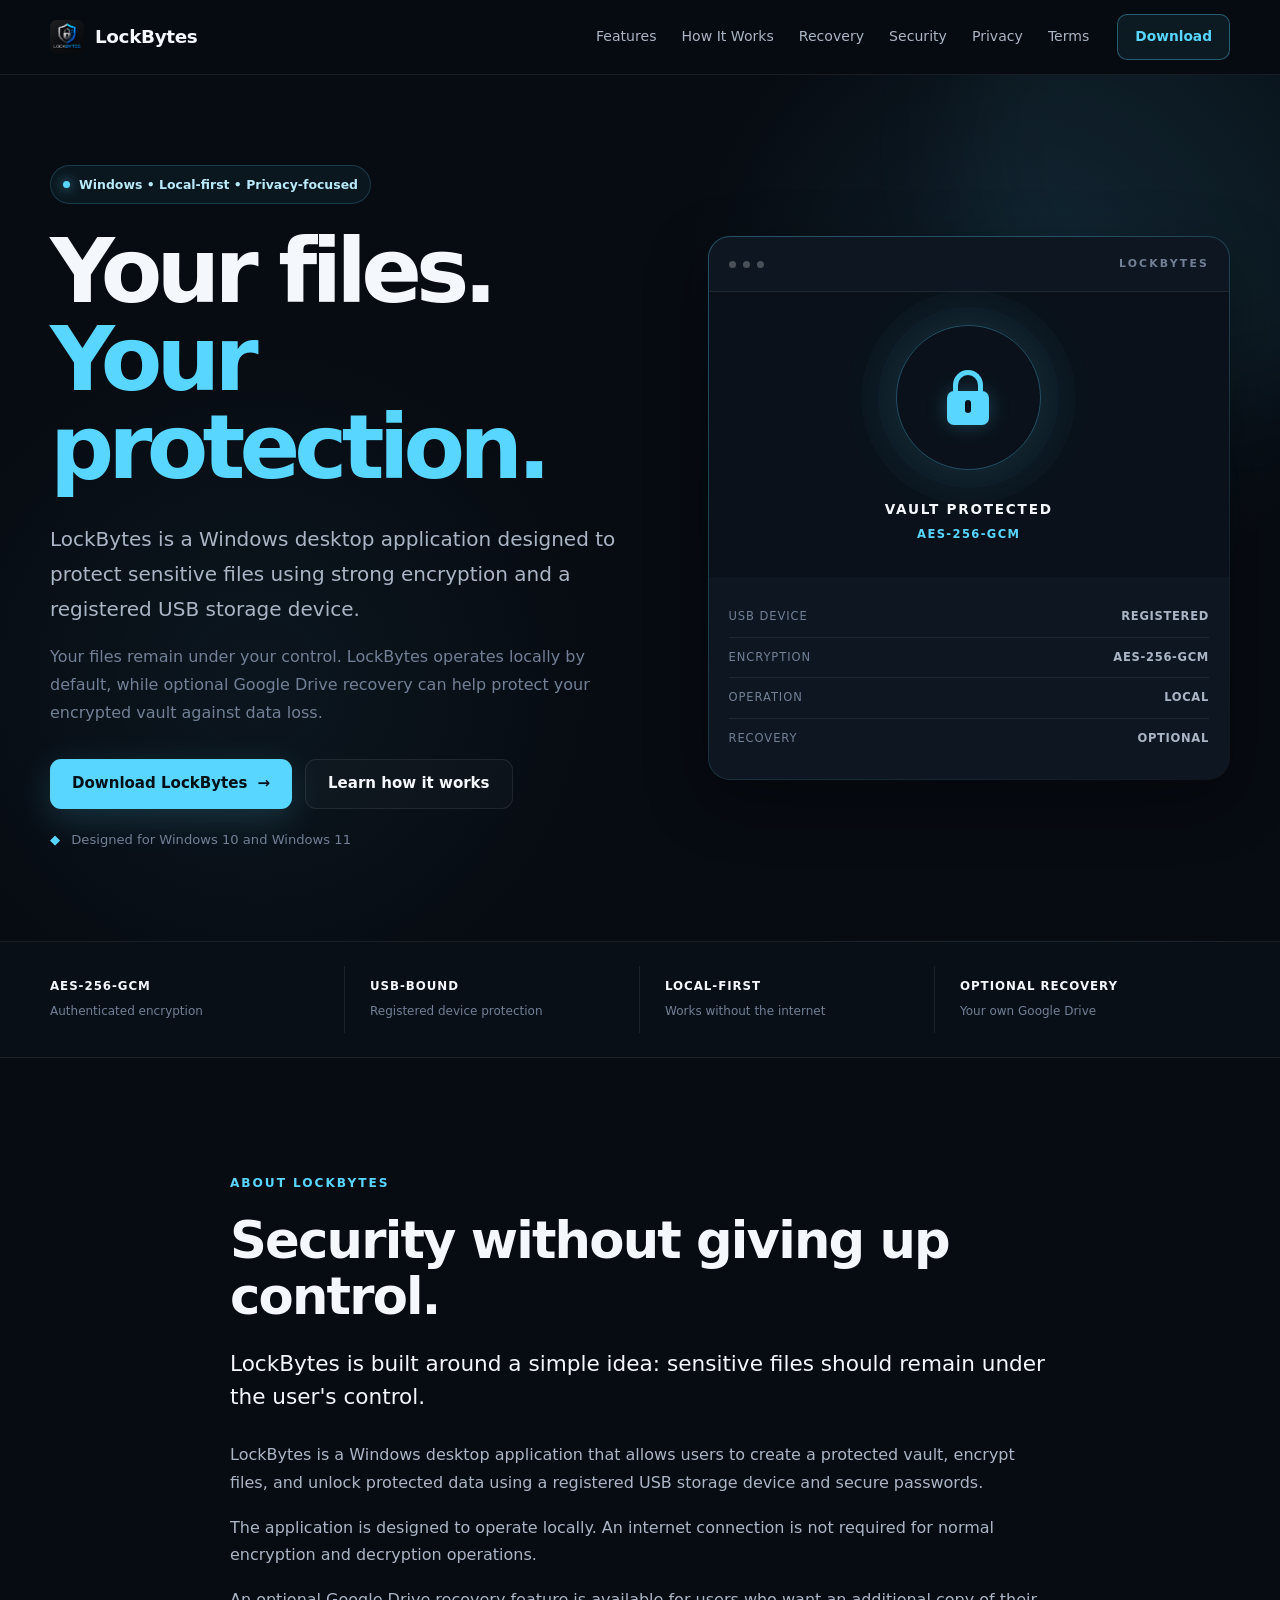
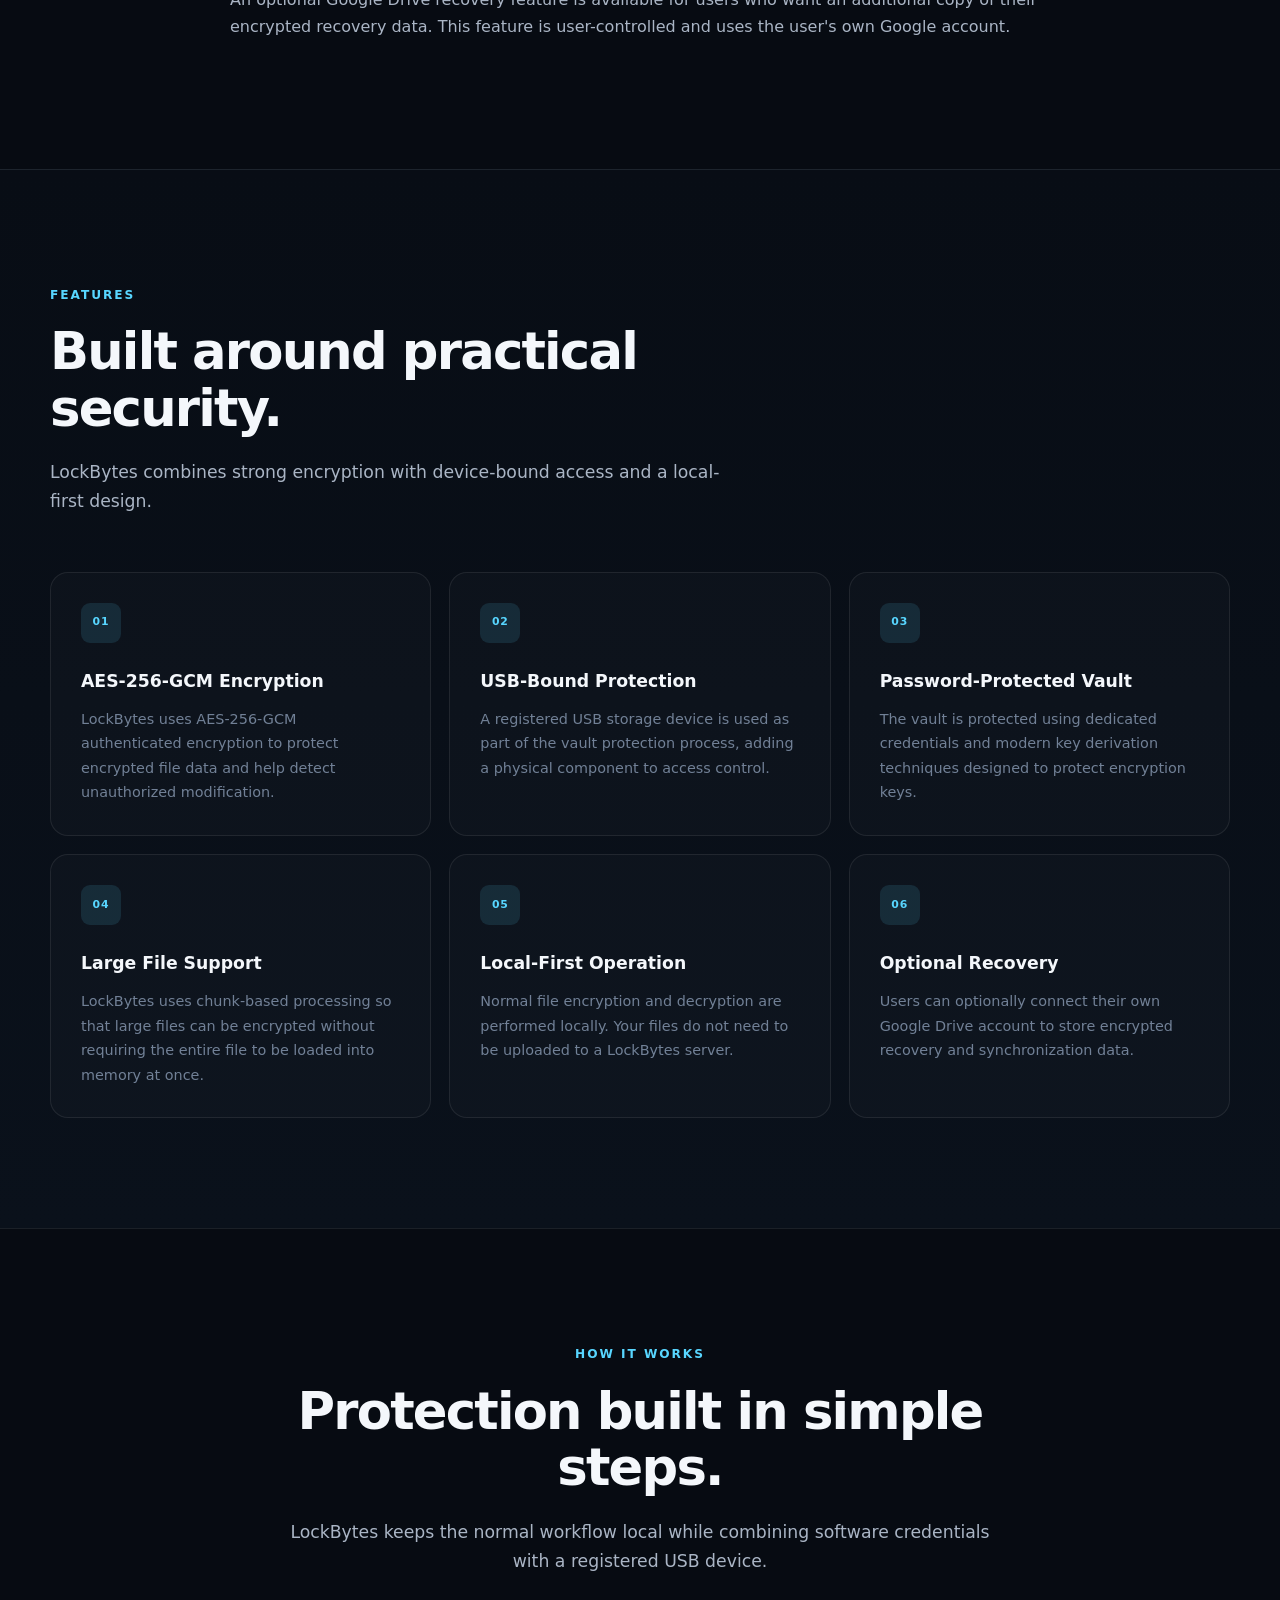
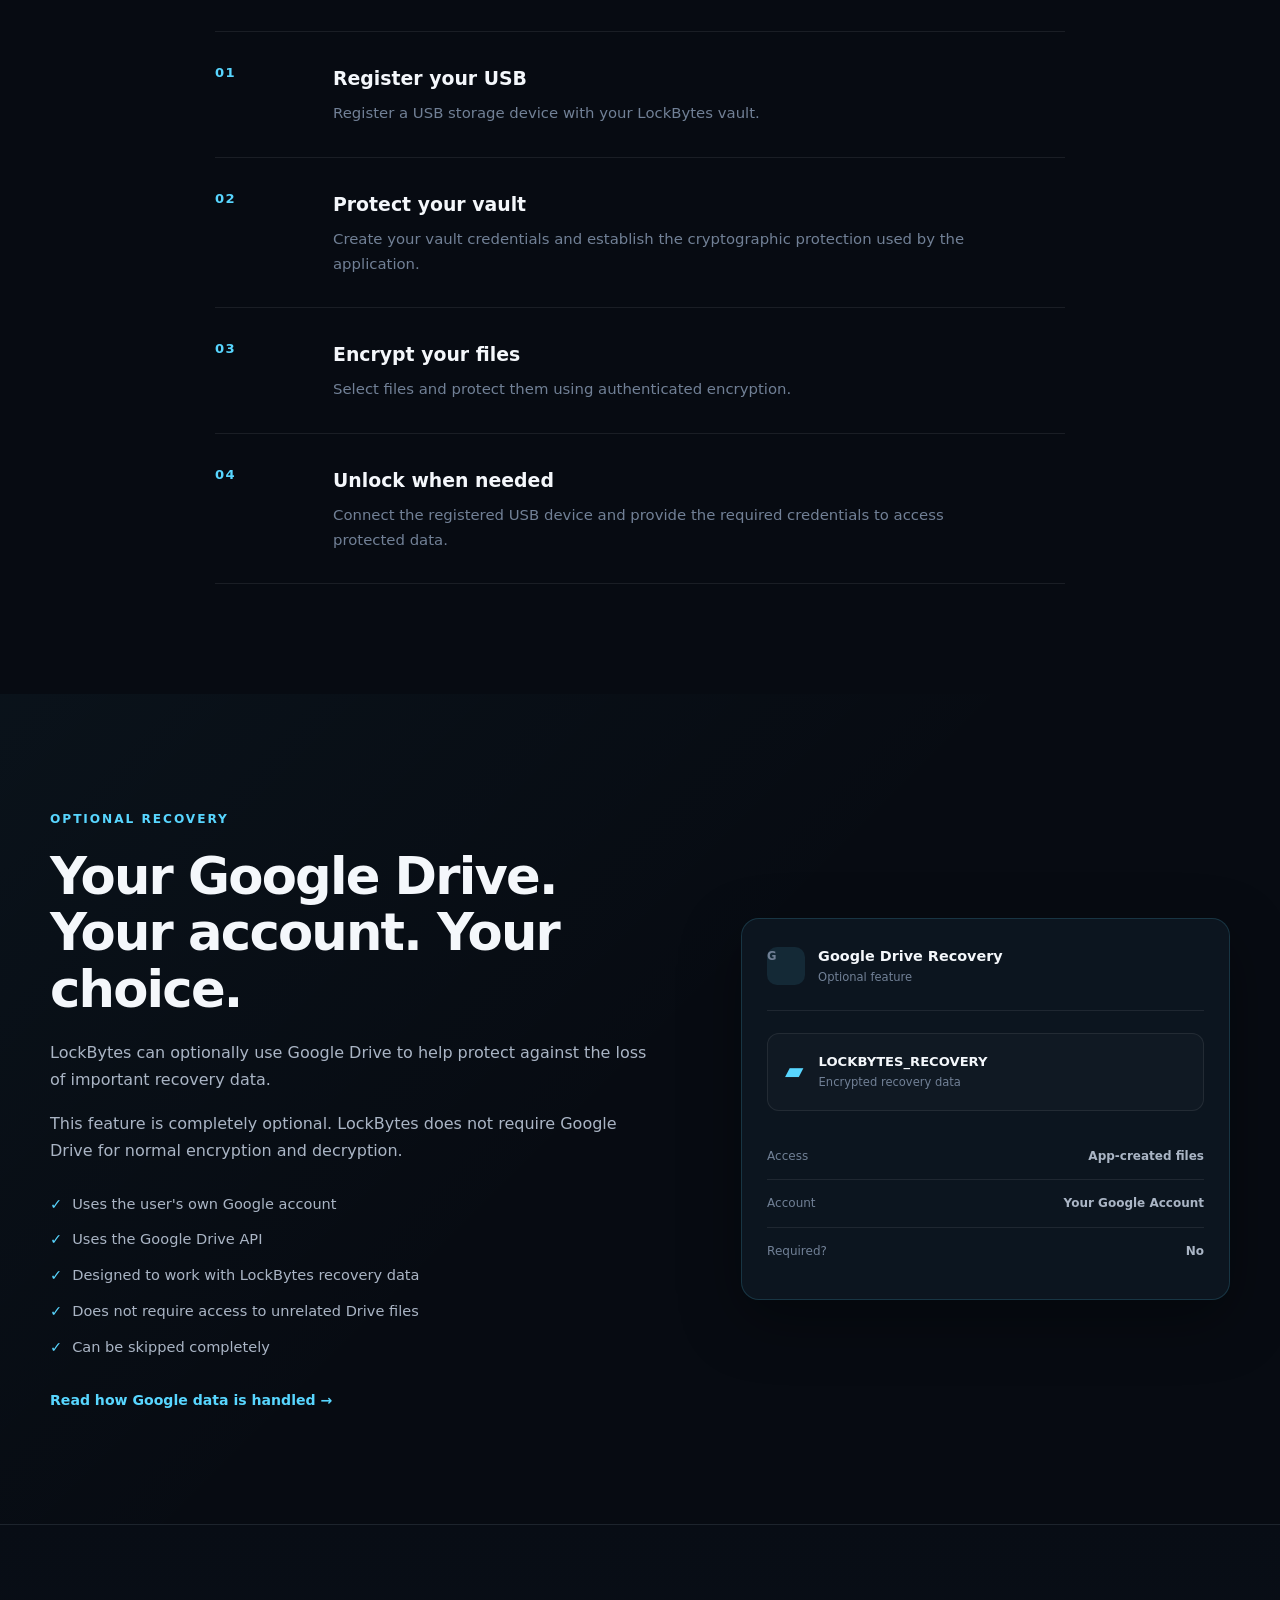
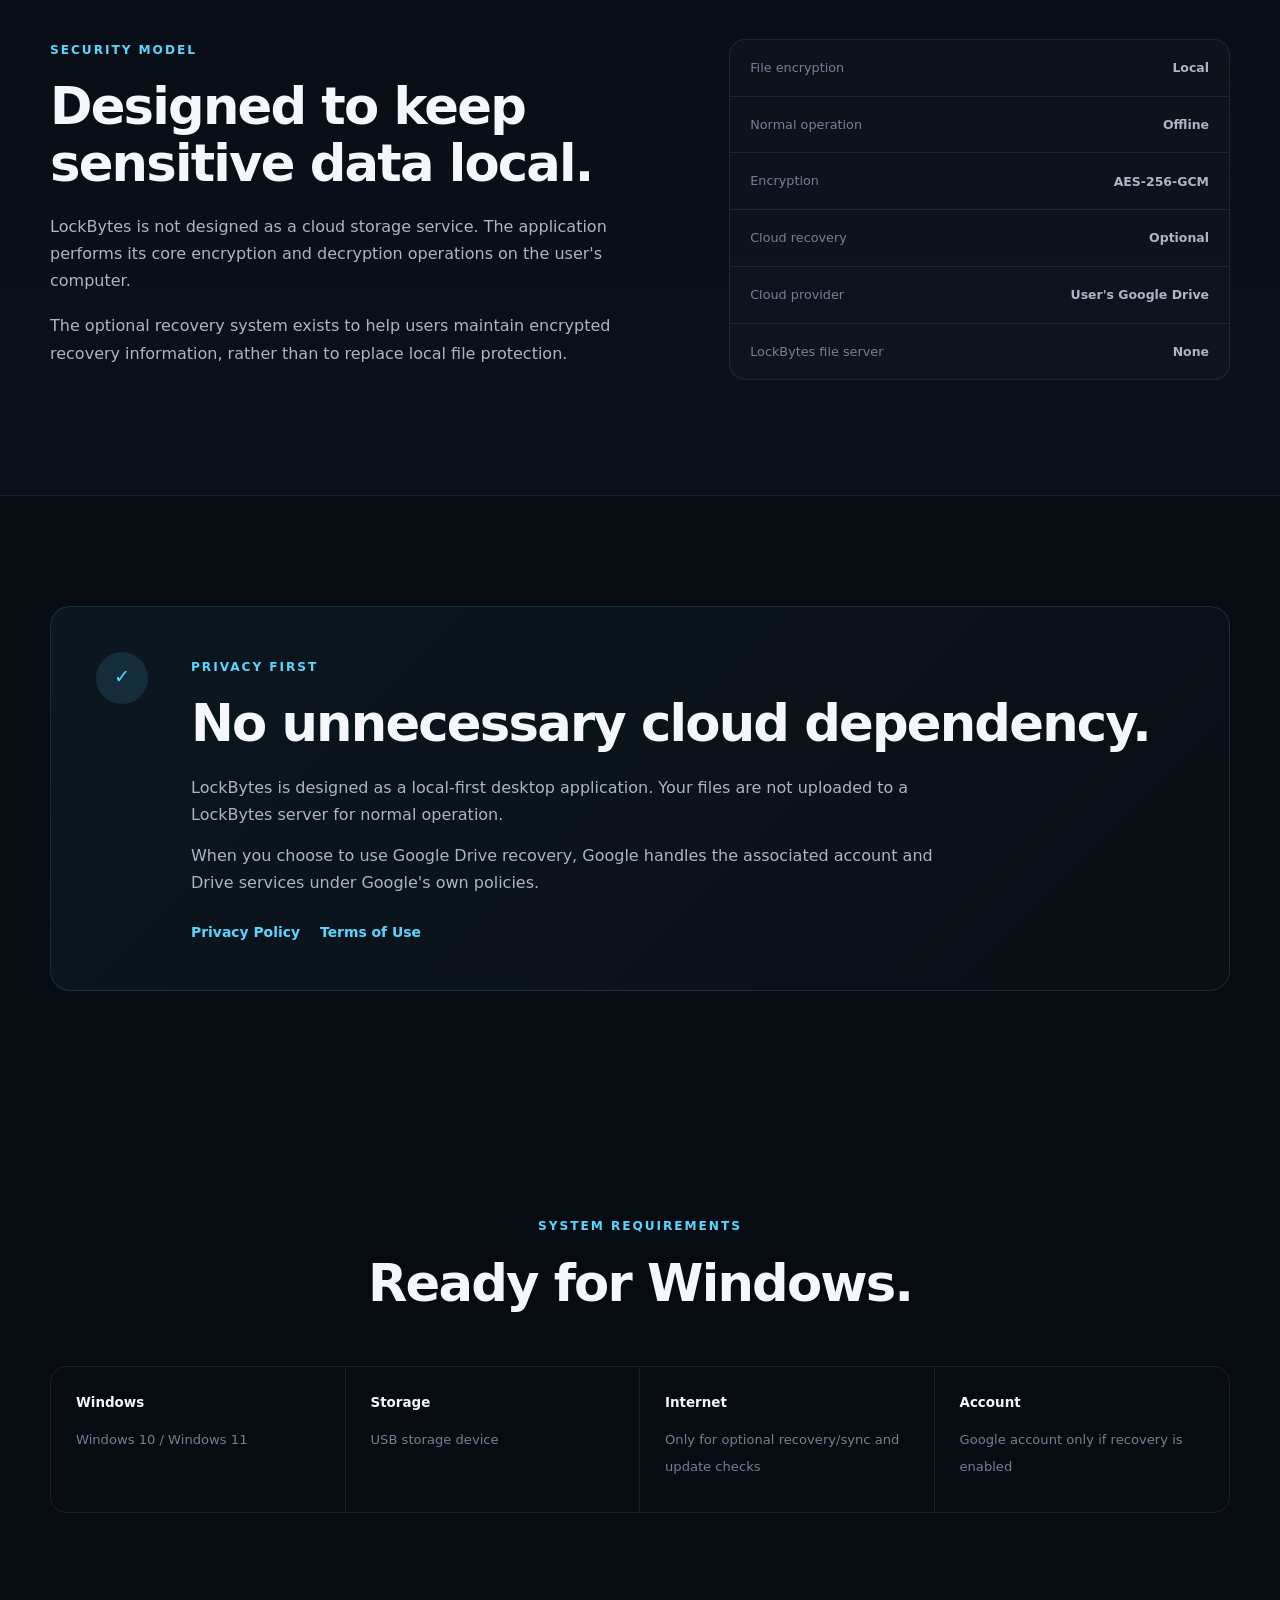
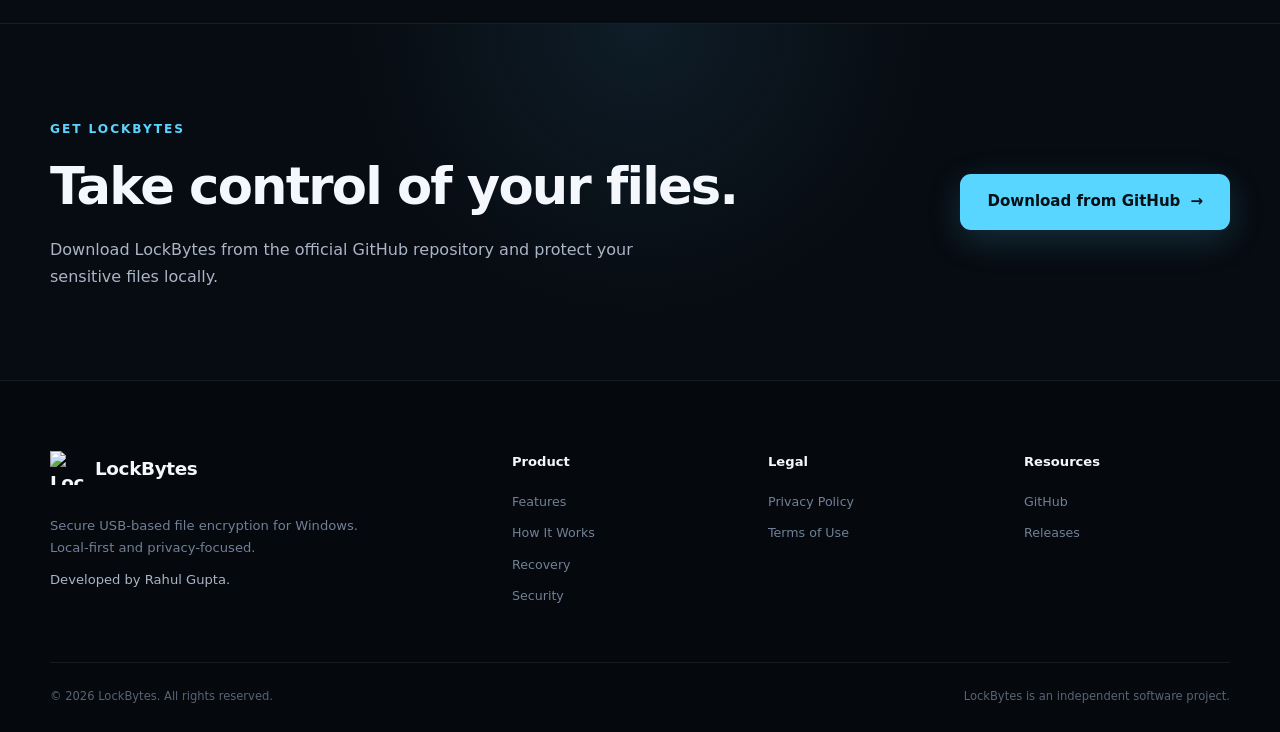
==== commit 3cc4f72c: "fix lockbytes home page" ====
--- a/lockbytes_homepage/index.html
+++ b/lockbytes_homepage/index.html
@@ -56,7 +56,7 @@
 
         <a href="index.html" class="brand">
             <img
-                src="img/lockbytes_logo.png"
+                src="../img/lockbytes_logo/lockbytes_logo_transparent_kb.png"
                 alt="LockBytes logo"
                 class="brand-logo"
             >
